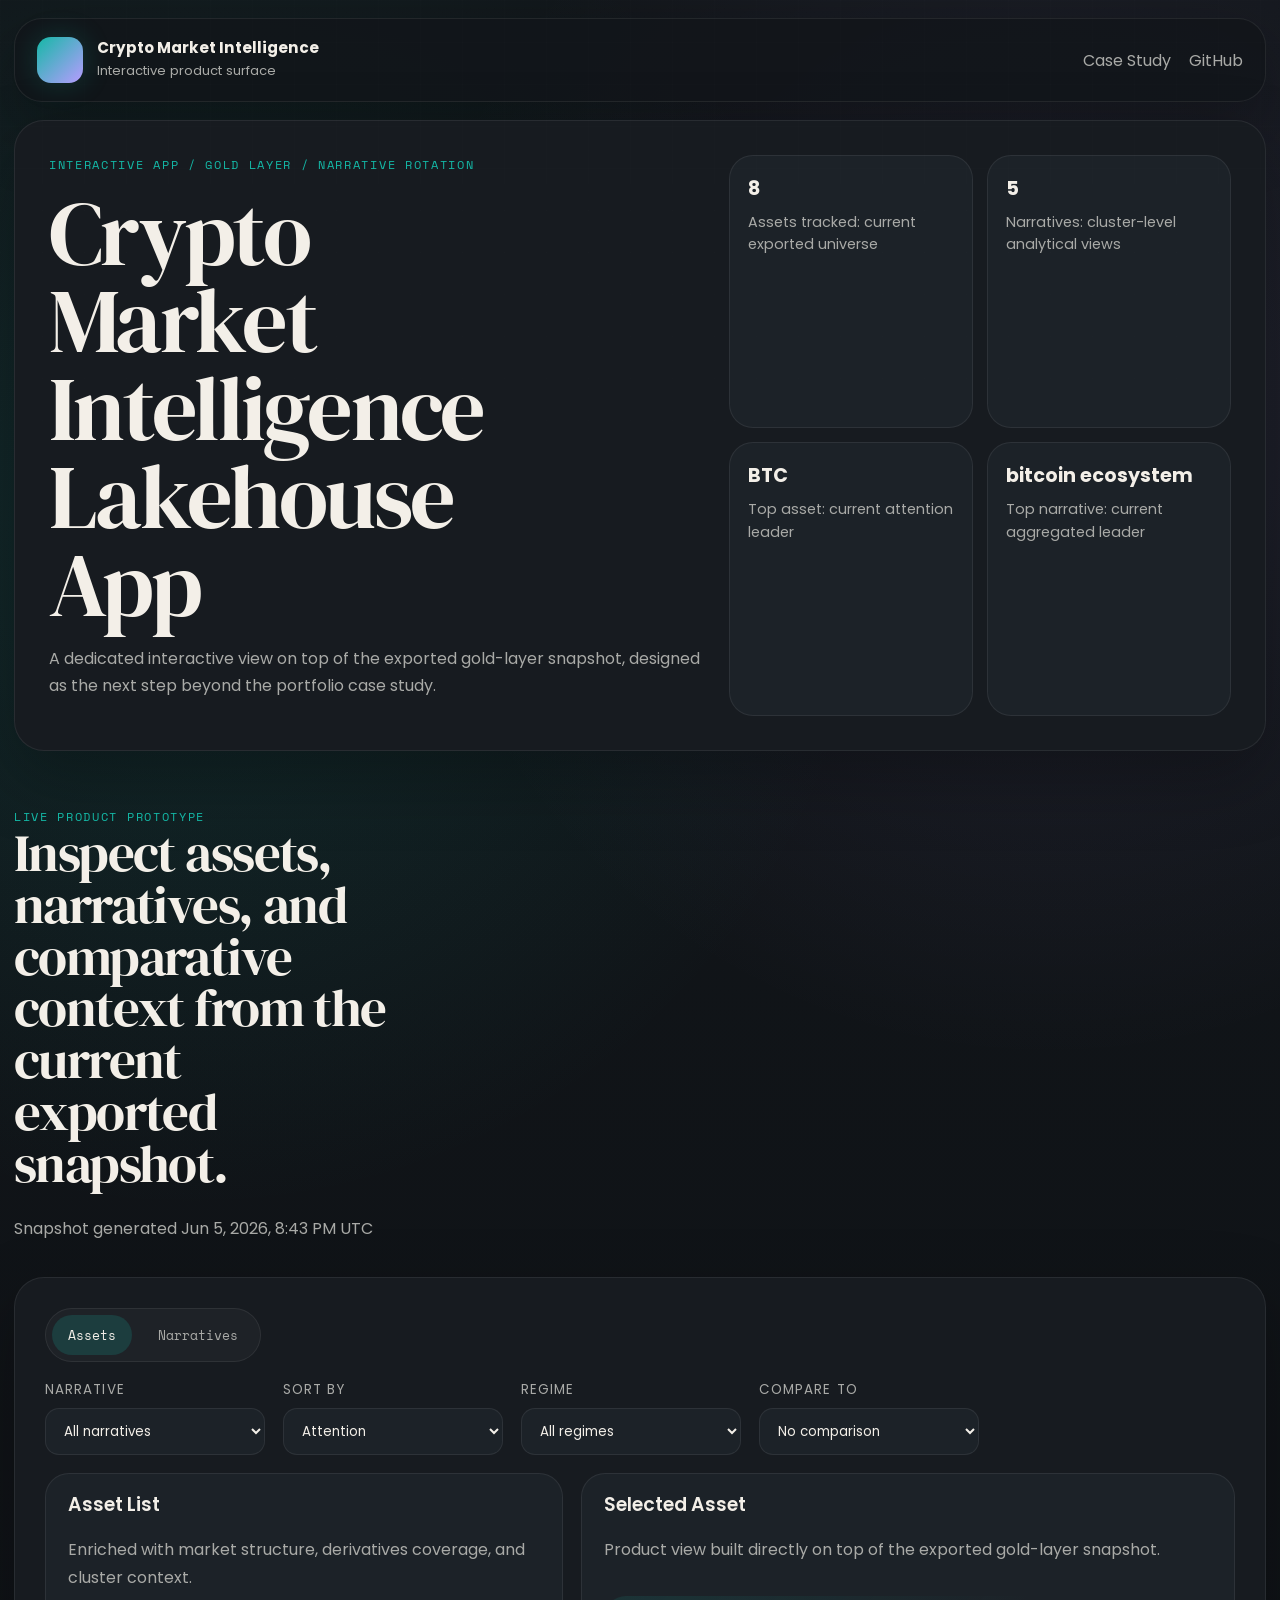
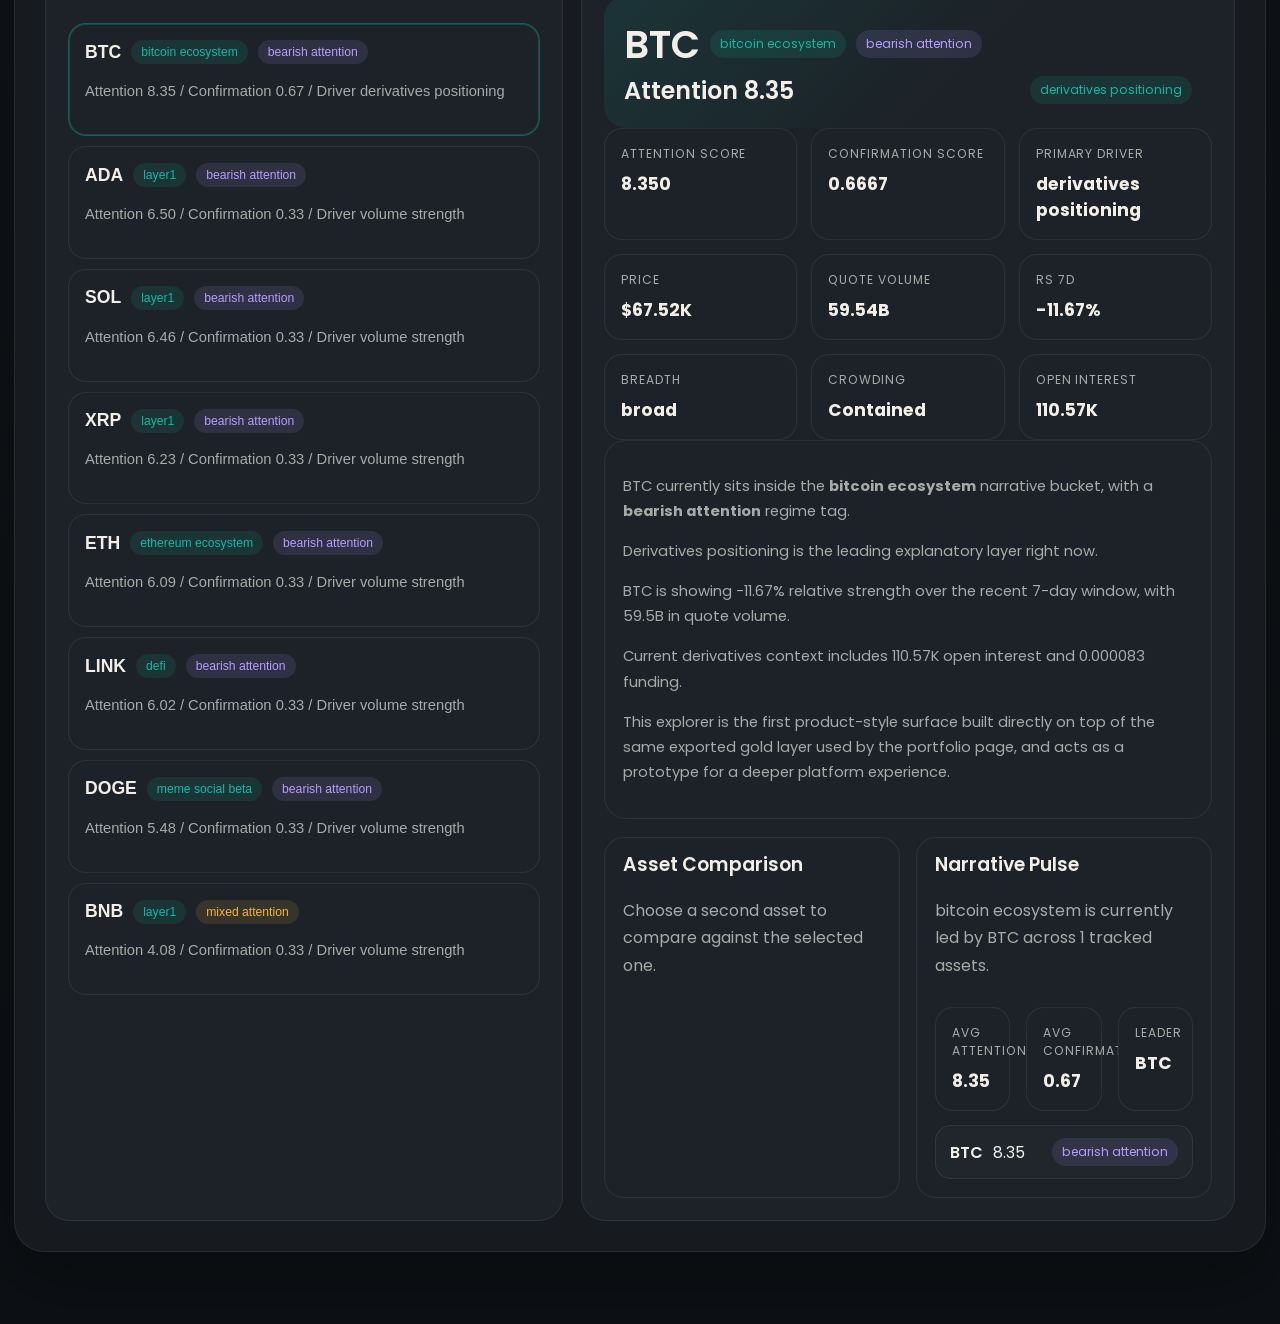
==== site/app.html @ e0661a6f "Add dedicated interactive app page" ====
<!doctype html>
<html lang="en">
  <head>
    <meta charset="utf-8">
    <meta name="viewport" content="width=device-width, initial-scale=1">
    <title>Crypto Market Intelligence App</title>
    <meta
      name="description"
      content="Interactive app surface for the Crypto Market Intelligence Lakehouse project."
    >
    <link rel="preconnect" href="https://fonts.googleapis.com">
    <link rel="preconnect" href="https://fonts.gstatic.com" crossorigin>
    <link href="https://fonts.googleapis.com/css2?family=DM+Serif+Display:ital@0;1&family=Poppins:wght@300;400;500;600;700&family=Space+Mono:wght@400;700&display=swap" rel="stylesheet">
    <link rel="stylesheet" href="./styles.css">
  </head>
  <body>
    <main id="app-shell" class="app-shell">
      <header class="app-topbar">
        <a class="brand" href="./index.html">
          <span class="brand-mark"></span>
          <div class="brand-copy">
            <strong>Crypto Market Intelligence</strong>
            <span>Interactive product surface</span>
          </div>
        </a>
        <div class="app-links">
          <a href="./index.html">Case Study</a>
          <a href="https://github.com/luandarodrigues/crypto-market-intelligence-lakehouse">GitHub</a>
        </div>
      </header>

      <section class="app-hero">
        <div class="app-hero-copy">
          <p class="eyebrow">Interactive App / Gold Layer / Narrative Rotation</p>
          <h1 id="app-hero-title">Crypto Market Intelligence App</h1>
          <p id="app-hero-subtitle" class="app-subtitle"></p>
        </div>
        <div class="app-kpis" id="app-kpis"></div>
      </section>

      <section class="explorer section app-explorer">
        <div class="section-heading explorer-heading">
          <div>
            <p class="eyebrow">Live Product Prototype</p>
            <h2>Inspect assets, narratives, and comparative context from the current exported snapshot.</h2>
          </div>
          <p class="snapshot-summary" id="generated-at"></p>
        </div>

        <div class="explorer-shell is-visible">
          <div class="explorer-mode-switch">
            <button id="explorer-mode-assets" class="mode-chip is-active" type="button">Assets</button>
            <button id="explorer-mode-narratives" class="mode-chip" type="button">Narratives</button>
          </div>

          <div id="asset-mode-panel">
            <div class="explorer-toolbar">
              <div class="field">
                <label for="narrative-filter">Narrative</label>
                <select id="narrative-filter"></select>
              </div>
              <div class="field">
                <label for="sort-filter">Sort by</label>
                <select id="sort-filter">
                  <option value="attention_score">Attention</option>
                  <option value="relative_strength_7d">RS 7d</option>
                  <option value="quote_volume">Volume</option>
                </select>
              </div>
              <div class="field">
                <label for="regime-filter">Regime</label>
                <select id="regime-filter">
                  <option value="all">All regimes</option>
                  <option value="bullish_attention">Bullish attention</option>
                  <option value="bearish_attention">Bearish attention</option>
                  <option value="mixed_attention">Mixed attention</option>
                </select>
              </div>
              <div class="field">
                <label for="compare-asset-filter">Compare to</label>
                <select id="compare-asset-filter"></select>
              </div>
            </div>

            <div class="explorer-grid">
              <article class="explorer-list-card">
                <div class="card-header">
                  <h3>Asset List</h3>
                  <p>Enriched with market structure, derivatives coverage, and cluster context.</p>
                </div>
                <div id="asset-list" class="asset-list"></div>
              </article>

              <article class="explorer-detail-card">
                <div class="card-header">
                  <h3>Selected Asset</h3>
                  <p>Product view built directly on top of the exported gold-layer snapshot.</p>
                </div>
                <div id="asset-detail" class="asset-detail"></div>
                <div class="explorer-subgrid">
                  <div id="compare-panel" class="subpanel"></div>
                  <div id="narrative-pulse" class="subpanel"></div>
                </div>
              </article>
            </div>
          </div>

          <div id="narrative-mode-panel" class="is-hidden">
            <div class="explorer-grid">
              <article class="explorer-list-card">
                <div class="card-header">
                  <h3>Narrative List</h3>
                  <p>Grouped rotation view across tracked narratives.</p>
                </div>
                <div id="narrative-list" class="asset-list"></div>
              </article>

              <article class="explorer-detail-card">
                <div class="card-header">
                  <h3>Selected Narrative</h3>
                  <p>Cluster-level view for rotation, breadth, and leadership.</p>
                </div>
                <div id="narrative-detail" class="asset-detail"></div>
              </article>
            </div>
          </div>
        </div>
      </section>
    </main>

    <script src="./site_data.js"></script>
    <script src="./app.js"></script>
  </body>
</html>
---- site/styles.css ----
:root {
  --bg: #0f1216;
  --panel: #171b20;
  --panel-soft: #1c2228;
  --panel-strong: #12161a;
  --text: #f3efe8;
  --muted: #a9aaa7;
  --line: rgba(243, 239, 232, 0.08);
  --health: #14b8a6;
  --ops: #f4b544;
  --models: #b79cff;
  --health-soft: rgba(20, 184, 166, 0.12);
  --ops-soft: rgba(244, 181, 68, 0.12);
  --models-soft: rgba(183, 156, 255, 0.12);
  --shadow: 0 26px 70px rgba(0, 0, 0, 0.28);
}

* {
  box-sizing: border-box;
}

html {
  scroll-behavior: smooth;
}

body {
  margin: 0;
  min-height: 100vh;
  font-family: "Poppins", sans-serif;
  color: var(--text);
  background:
    radial-gradient(circle at 15% 18%, rgba(20, 184, 166, 0.14), transparent 26%),
    radial-gradient(circle at 82% 14%, rgba(183, 156, 255, 0.1), transparent 24%),
    linear-gradient(180deg, #12161a 0%, #0d1014 100%);
}

body::before {
  content: "";
  position: fixed;
  inset: 0;
  pointer-events: none;
  background-image:
    linear-gradient(rgba(255, 255, 255, 0.018) 1px, transparent 1px),
    linear-gradient(90deg, rgba(255, 255, 255, 0.018) 1px, transparent 1px);
  background-size: 42px 42px;
  mask-image: linear-gradient(180deg, rgba(0, 0, 0, 0.4), transparent 82%);
}

.frame {
  width: min(1380px, calc(100% - 28px));
  margin: 0 auto;
  padding: 18px 0 72px;
  display: grid;
  grid-template-columns: 320px minmax(0, 1fr);
  gap: 22px;
}

.app-shell {
  width: min(1380px, calc(100% - 28px));
  margin: 0 auto;
  padding: 18px 0 72px;
}

.side-rail,
.hero,
.about-shell,
.cloud-pin,
.architecture-card,
.signal-card,
.featured-shell,
.explorer-shell,
.card,
.next-steps li {
  background: var(--panel);
  border: 1px solid var(--line);
  box-shadow: var(--shadow);
}

.side-rail {
  position: sticky;
  top: 18px;
  align-self: start;
  height: calc(100vh - 36px);
  display: flex;
  flex-direction: column;
  justify-content: space-between;
  padding: 22px;
  border-radius: 30px;
  background: linear-gradient(180deg, #171b20 0%, #11161a 100%);
}

.side-top {
  display: grid;
  gap: 20px;
}

.brand {
  display: grid;
  grid-template-columns: auto 1fr;
  gap: 14px;
  align-items: center;
  text-decoration: none;
  color: var(--text);
}

.brand-mark {
  width: 46px;
  height: 46px;
  border-radius: 14px;
  background:
    linear-gradient(135deg, var(--health) 0%, var(--models) 100%);
  box-shadow: 0 0 28px rgba(20, 184, 166, 0.22);
}

.brand-copy strong {
  display: block;
  font-size: 0.95rem;
  line-height: 1.2;
}

.brand-copy span {
  display: block;
  margin-top: 4px;
  color: var(--muted);
  font-size: 0.82rem;
}

.side-note {
  padding: 16px 18px;
  border-radius: 22px;
  background: var(--panel-soft);
}

.side-note p {
  margin: 0;
  color: var(--muted);
  line-height: 1.65;
  font-size: 0.94rem;
}

.side-viz {
  position: relative;
  padding: 16px;
  border-radius: 22px;
  background:
    radial-gradient(circle at 22% 22%, var(--health-soft), transparent 20%),
    radial-gradient(circle at 78% 32%, var(--models-soft), transparent 18%),
    radial-gradient(circle at 50% 78%, var(--ops-soft), transparent 18%),
    var(--panel-soft);
  min-height: 240px;
  overflow: hidden;
}

.viz-grid {
  position: absolute;
  inset: 0;
  background-image:
    linear-gradient(rgba(255, 255, 255, 0.024) 1px, transparent 1px),
    linear-gradient(90deg, rgba(255, 255, 255, 0.024) 1px, transparent 1px);
  background-size: 28px 28px;
}

.viz-label {
  position: absolute;
  right: 16px;
  bottom: 16px;
  color: var(--muted);
  font-family: "Space Mono", monospace;
  font-size: 0.72rem;
  text-transform: lowercase;
}

.side-links {
  display: grid;
  gap: 10px;
}

.side-links a {
  display: flex;
  justify-content: space-between;
  align-items: center;
  padding: 12px 0;
  color: var(--text);
  text-decoration: none;
  border-bottom: 1px solid var(--line);
}

.main {
  min-width: 0;
}

.topnav {
  display: flex;
  flex-wrap: wrap;
  gap: 18px;
  padding: 14px 18px;
  margin-bottom: 18px;
  border-radius: 999px;
  background: rgba(18, 22, 26, 0.84);
  border: 1px solid var(--line);
}

.app-topbar {
  display: flex;
  justify-content: space-between;
  align-items: center;
  gap: 18px;
  padding: 18px 22px;
  margin-bottom: 18px;
  border-radius: 28px;
  background: rgba(18, 22, 26, 0.86);
  border: 1px solid var(--line);
  box-shadow: var(--shadow);
}

.app-links {
  display: flex;
  gap: 18px;
  flex-wrap: wrap;
}

.app-links a {
  color: var(--muted);
  text-decoration: none;
}

.topnav a {
  color: var(--muted);
  text-decoration: none;
  font-size: 0.92rem;
}

.app-links a:hover,
.topnav a:hover {
  color: var(--text);
}

.hero,
.about-shell,
.cloud-pin,
.featured-shell,
.explorer-shell,
.card,
.architecture-card,
.signal-card,
.next-steps li {
  opacity: 0;
  transform: translateY(18px);
  transition:
    opacity 420ms ease,
    transform 420ms ease,
    border-color 180ms ease;
}

.is-visible {
  opacity: 1;
  transform: translateY(0);
}

.hero {
  padding: 34px;
  border-radius: 30px;
}

.app-hero {
  display: grid;
  grid-template-columns: 1.25fr 0.95fr;
  gap: 20px;
  padding: 34px;
  margin-bottom: 24px;
  border-radius: 30px;
  background: var(--panel);
  border: 1px solid var(--line);
  box-shadow: var(--shadow);
}

.app-subtitle {
  max-width: 720px;
}

.app-kpis {
  display: grid;
  grid-template-columns: repeat(2, minmax(0, 1fr));
  gap: 14px;
}

.eyebrow,
.mini-label,
.featured-label,
.overview-label {
  margin: 0;
  color: var(--health);
  font-family: "Space Mono", monospace;
  font-size: 0.75rem;
  text-transform: uppercase;
  letter-spacing: 0.14em;
}

h1,
h2,
h3 {
  margin: 0;
  line-height: 0.98;
}

h1,
h2 {
  font-family: "DM Serif Display", serif;
  font-weight: 400;
  letter-spacing: -0.03em;
}

h1 {
  margin-top: 14px;
  font-size: clamp(3.5rem, 7vw, 6rem);
  max-width: 10ch;
}

h1 em,
h2 em,
.section-accent {
  color: var(--models);
  font-style: italic;
}

h2 {
  font-size: clamp(2.1rem, 4.4vw, 3.3rem);
  max-width: 14ch;
}

h3 {
  font-size: 1.18rem;
  font-weight: 600;
}

p {
  color: var(--muted);
  line-height: 1.72;
}

.split {
  display: grid;
  grid-template-columns: 1.1fr 0.95fr;
  gap: 28px;
  margin-top: 20px;
}

.hero-metrics,
.featured-stats,
.about-cards,
.architecture-grid,
.signal-grid,
.blueprint-grid,
.snapshot-grid,
.featured-grid,
.explorer-grid {
  display: grid;
  gap: 18px;
}

.hero-metrics {
  grid-template-columns: repeat(3, minmax(0, 1fr));
}

.hero-links {
  display: flex;
  gap: 14px;
  flex-wrap: wrap;
  margin-top: 24px;
}

.hero-link-primary,
.hero-link-secondary {
  display: inline-flex;
  align-items: center;
  justify-content: center;
  min-height: 44px;
  padding: 0 18px;
  border-radius: 999px;
  text-decoration: none;
}

.hero-link-primary {
  color: var(--text);
  background: linear-gradient(135deg, rgba(20, 184, 166, 0.85), rgba(183, 156, 255, 0.65));
}

.hero-link-secondary {
  color: var(--text);
  border: 1px solid var(--line);
  background: rgba(255, 255, 255, 0.03);
}

.hero-metric,
.featured-stat,
.about-card,
.box,
.architecture-card,
.signal-card,
.card,
.explorer-list-card,
.explorer-detail-card {
  background: var(--panel-soft);
  border: 1px solid var(--line);
  border-radius: 24px;
}

.hero-metric {
  padding: 18px;
}

.hero-metric strong {
  display: block;
  color: var(--text);
  font-size: 1.2rem;
}

.hero-metric span {
  display: block;
  margin-top: 8px;
  color: var(--muted);
  font-size: 0.9rem;
  line-height: 1.55;
}

.section {
  margin-top: 56px;
}

.about-shell,
.featured-shell,
.explorer-shell {
  padding: 30px;
  border-radius: 30px;
}

.about-head,
.featured-head {
  display: grid;
  grid-template-columns: 1fr 1fr;
  gap: 26px;
}

.about-text p + p,
.featured-copy p + p {
  margin-top: 12px;
}

.about-cards {
  grid-template-columns: repeat(4, minmax(0, 1fr));
  margin-top: 24px;
}

.about-card {
  padding: 22px;
}

.about-card span {
  display: inline-flex;
  color: var(--text);
  font-family: "Space Mono", monospace;
}

.about-card h3 {
  margin-top: 12px;
}

.about-card p {
  margin-top: 10px;
}

.box--health,
.card--health {
  border-color: rgba(20, 184, 166, 0.18);
}

.box--ops,
.card--ops {
  border-color: rgba(244, 181, 68, 0.18);
}

.box--models {
  border-color: rgba(183, 156, 255, 0.18);
}

.cloud-pin {
  padding: 30px;
  border-radius: 30px;
}

.cloud-stage {
  margin-top: 20px;
}

.pipeline-strip {
  display: grid;
  grid-template-columns: repeat(4, minmax(0, 1fr));
  gap: 14px;
}

.pipeline-node {
  padding: 18px;
  border-radius: 22px;
  border: 1px solid var(--line);
  background: var(--panel-soft);
}

.pipeline-node strong {
  display: block;
  margin-top: 10px;
  color: var(--text);
}

.pipeline-node span {
  display: block;
  margin-top: 8px;
  color: var(--muted);
  font-size: 0.9rem;
  line-height: 1.55;
}

.architecture-grid {
  grid-template-columns: repeat(2, minmax(0, 1fr));
  margin-top: 22px;
}

.architecture-card {
  padding: 24px;
  min-height: 220px;
}

.architecture-step {
  display: inline-flex;
  align-items: center;
  justify-content: center;
  width: 42px;
  height: 42px;
  border-radius: 14px;
  color: #12161a;
  background: linear-gradient(135deg, var(--health) 0%, var(--models) 100%);
  font-family: "Space Mono", monospace;
  font-weight: 700;
}

.architecture-card h3 {
  margin-top: 18px;
}

.architecture-card p {
  margin-top: 12px;
}

.featured-question {
  color: var(--text);
  font-size: 1.04rem;
}

.featured-stats {
  grid-template-columns: repeat(4, minmax(0, 1fr));
  margin-top: 20px;
}

.featured-stat {
  padding: 18px;
}

.featured-stat strong {
  display: block;
  margin-top: 8px;
  color: var(--text);
  font-size: 1.4rem;
}

.featured-stat p {
  margin-top: 8px;
  font-size: 0.88rem;
}

.featured-detail {
  margin-top: 24px;
}

.featured-grid {
  grid-template-columns: repeat(4, minmax(0, 1fr));
}

.featured-grid article {
  padding: 18px;
  border-radius: 22px;
  background: var(--panel-soft);
  border: 1px solid var(--line);
}

.featured-grid h3 {
  margin-top: 10px;
}

.featured-grid p {
  margin-top: 10px;
}

.title,
.section-heading {
  display: grid;
  gap: 10px;
  margin-bottom: 18px;
}

.signal-grid,
.blueprint-grid {
  grid-template-columns: repeat(2, minmax(0, 1fr));
}

.signal-card {
  padding: 22px;
}

.signal-card h3 {
  margin-top: 12px;
}

.signal-card p:last-child {
  margin-top: 10px;
}

.explorer-toolbar {
  display: flex;
  flex-wrap: wrap;
  gap: 18px;
  margin-bottom: 18px;
}

.app-explorer {
  padding-top: 0;
}

.explorer-mode-switch {
  display: inline-flex;
  gap: 10px;
  margin-bottom: 18px;
  padding: 6px;
  border-radius: 999px;
  background: rgba(255, 255, 255, 0.03);
  border: 1px solid var(--line);
}

.mode-chip {
  border: 0;
  border-radius: 999px;
  padding: 10px 16px;
  background: transparent;
  color: var(--muted);
  font-family: "Space Mono", monospace;
  cursor: pointer;
}

.mode-chip.is-active {
  background: rgba(20, 184, 166, 0.18);
  color: var(--text);
}

.field {
  display: grid;
  gap: 8px;
}

.field label {
  color: var(--muted);
  font-size: 0.84rem;
  text-transform: uppercase;
  letter-spacing: 0.08em;
}

.field select {
  min-width: 220px;
  padding: 12px 14px;
  border-radius: 14px;
  border: 1px solid var(--line);
  background: var(--panel-soft);
  color: var(--text);
  font-family: "Poppins", sans-serif;
}

.explorer-grid {
  grid-template-columns: 0.95fr 1.2fr;
}

.explorer-subgrid,
.pulse-metrics {
  display: grid;
  gap: 16px;
}

.explorer-subgrid {
  grid-template-columns: repeat(2, minmax(0, 1fr));
  margin-top: 18px;
}

.explorer-list-card,
.explorer-detail-card,
.card {
  padding: 22px;
}

.subpanel {
  padding: 18px;
  border-radius: 20px;
  background: var(--panel-soft);
  border: 1px solid var(--line);
}

.is-hidden {
  display: none;
}

.card-header.compact {
  margin-bottom: 12px;
}

.card-header {
  display: grid;
  gap: 6px;
  margin-bottom: 16px;
}

.asset-list {
  display: grid;
  gap: 10px;
}

.asset-item {
  width: 100%;
  text-align: left;
  padding: 16px;
  border-radius: 18px;
  border: 1px solid var(--line);
  background: var(--panel-soft);
  color: var(--text);
  cursor: pointer;
}

.asset-item.is-active {
  border-color: rgba(20, 184, 166, 0.4);
  box-shadow: inset 0 0 0 1px rgba(20, 184, 166, 0.25);
}

.asset-item-top,
.asset-detail-top,
.detail-score-row,
.detail-tag-row {
  display: flex;
  flex-wrap: wrap;
  gap: 10px;
  align-items: center;
}

.asset-symbol,
.detail-symbol {
  color: var(--text);
  font-size: 1.1rem;
  font-weight: 600;
}

.asset-meta,
.detail-copy p {
  color: var(--muted);
  font-size: 0.92rem;
}

.asset-detail {
  display: grid;
  gap: 18px;
}

.detail-hero {
  padding: 20px;
  border-radius: 22px;
  background:
    linear-gradient(135deg, var(--health-soft), transparent 58%),
    var(--panel-soft);
}

.detail-symbol {
  font-size: 2.4rem;
}

.detail-score {
  color: var(--text);
  font-size: 1.5rem;
  font-weight: 600;
}

.detail-score-row {
  justify-content: space-between;
}

.detail-grid {
  display: grid;
  grid-template-columns: repeat(3, minmax(0, 1fr));
  gap: 14px;
}

.detail-metric {
  padding: 16px;
  border-radius: 18px;
  background: var(--panel-soft);
  border: 1px solid var(--line);
}

.detail-metric span {
  display: block;
  color: var(--muted);
  font-size: 0.76rem;
  text-transform: uppercase;
  letter-spacing: 0.08em;
}

.detail-metric strong {
  display: block;
  margin-top: 8px;
  color: var(--text);
  font-size: 1.08rem;
}

.detail-copy {
  padding: 18px;
  border-radius: 22px;
  background: var(--panel-soft);
  border: 1px solid var(--line);
}

.mini-table {
  width: 100%;
  border-collapse: collapse;
}

.mini-table th,
.mini-table td {
  padding: 10px 0;
  border-bottom: 1px solid var(--line);
  text-align: left;
  font-size: 0.9rem;
}

.mini-table th {
  color: var(--muted);
  font-family: "Space Mono", monospace;
  font-size: 0.72rem;
  text-transform: uppercase;
  letter-spacing: 0.08em;
}

.pulse-metrics {
  grid-template-columns: repeat(3, minmax(0, 1fr));
  margin-bottom: 14px;
}

.peer-list {
  display: grid;
  gap: 10px;
}

.peer-item {
  display: grid;
  grid-template-columns: auto 1fr auto;
  align-items: center;
  gap: 10px;
  padding: 12px 14px;
  border-radius: 16px;
  background: rgba(255, 255, 255, 0.02);
  border: 1px solid var(--line);
}

.peer-symbol {
  font-weight: 600;
}

.snapshot-grid {
  grid-template-columns: 1.2fr 0.95fr;
}

.table-shell {
  overflow-x: auto;
}

table {
  width: 100%;
  border-collapse: collapse;
}

th,
td {
  padding: 12px 10px;
  text-align: left;
  border-bottom: 1px solid var(--line);
  white-space: nowrap;
}

th {
  color: var(--health);
  font-family: "Space Mono", monospace;
  font-size: 0.74rem;
  text-transform: uppercase;
  letter-spacing: 0.1em;
}

td {
  color: var(--muted);
  font-size: 0.94rem;
}

.table-strong {
  color: var(--text);
  font-weight: 600;
}

.tag {
  display: inline-flex;
  align-items: center;
  padding: 5px 10px;
  border-radius: 999px;
  font-size: 0.76rem;
  background: var(--health-soft);
  color: var(--health);
}

.tag-neutral {
  background: var(--ops-soft);
  color: var(--ops);
}

.tag-bullish {
  background: var(--health-soft);
  color: var(--health);
}

.tag-bearish {
  background: rgba(183, 156, 255, 0.12);
  color: var(--models);
}

.next-steps {
  display: grid;
  gap: 14px;
  padding: 0;
  list-style: none;
}

.next-steps li {
  padding: 20px 22px;
  border-radius: 22px;
}

.next-steps li:hover,
.asset-item:hover,
.architecture-card:hover,
.signal-card:hover,
.about-card:hover,
.featured-grid article:hover {
  border-color: rgba(20, 184, 166, 0.24);
}

@media (max-width: 1200px) {
  .frame {
    grid-template-columns: 1fr;
  }

  .side-rail {
    position: relative;
    top: 0;
    height: auto;
  }

  .app-hero {
    grid-template-columns: 1fr;
  }
}

@media (max-width: 980px) {
  .split,
  .about-head,
  .featured-head,
  .app-topbar,
  .explorer-grid,
  .explorer-subgrid,
  .snapshot-grid,
  .featured-grid,
  .about-cards,
  .featured-stats,
  .detail-grid,
  .architecture-grid,
  .pipeline-strip {
    grid-template-columns: 1fr;
  }

  .hero-metrics,
  .app-kpis,
  .signal-grid,
  .blueprint-grid {
    grid-template-columns: repeat(2, minmax(0, 1fr));
  }

  .pulse-metrics {
    grid-template-columns: 1fr;
  }
}

@media (max-width: 680px) {
  .frame {
    width: min(100% - 18px, 1380px);
  }

  .app-shell {
    width: min(100% - 18px, 1380px);
  }

  .hero,
  .about-shell,
  .cloud-pin,
  .featured-shell,
  .explorer-shell,
  .card,
  .app-topbar,
  .app-hero {
    padding: 22px;
  }

  .hero-metrics,
  .app-kpis,
  .signal-grid,
  .blueprint-grid {
    grid-template-columns: 1fr;
  }

  h1 {
    font-size: clamp(2.8rem, 14vw, 4rem);
    max-width: none;
  }
}
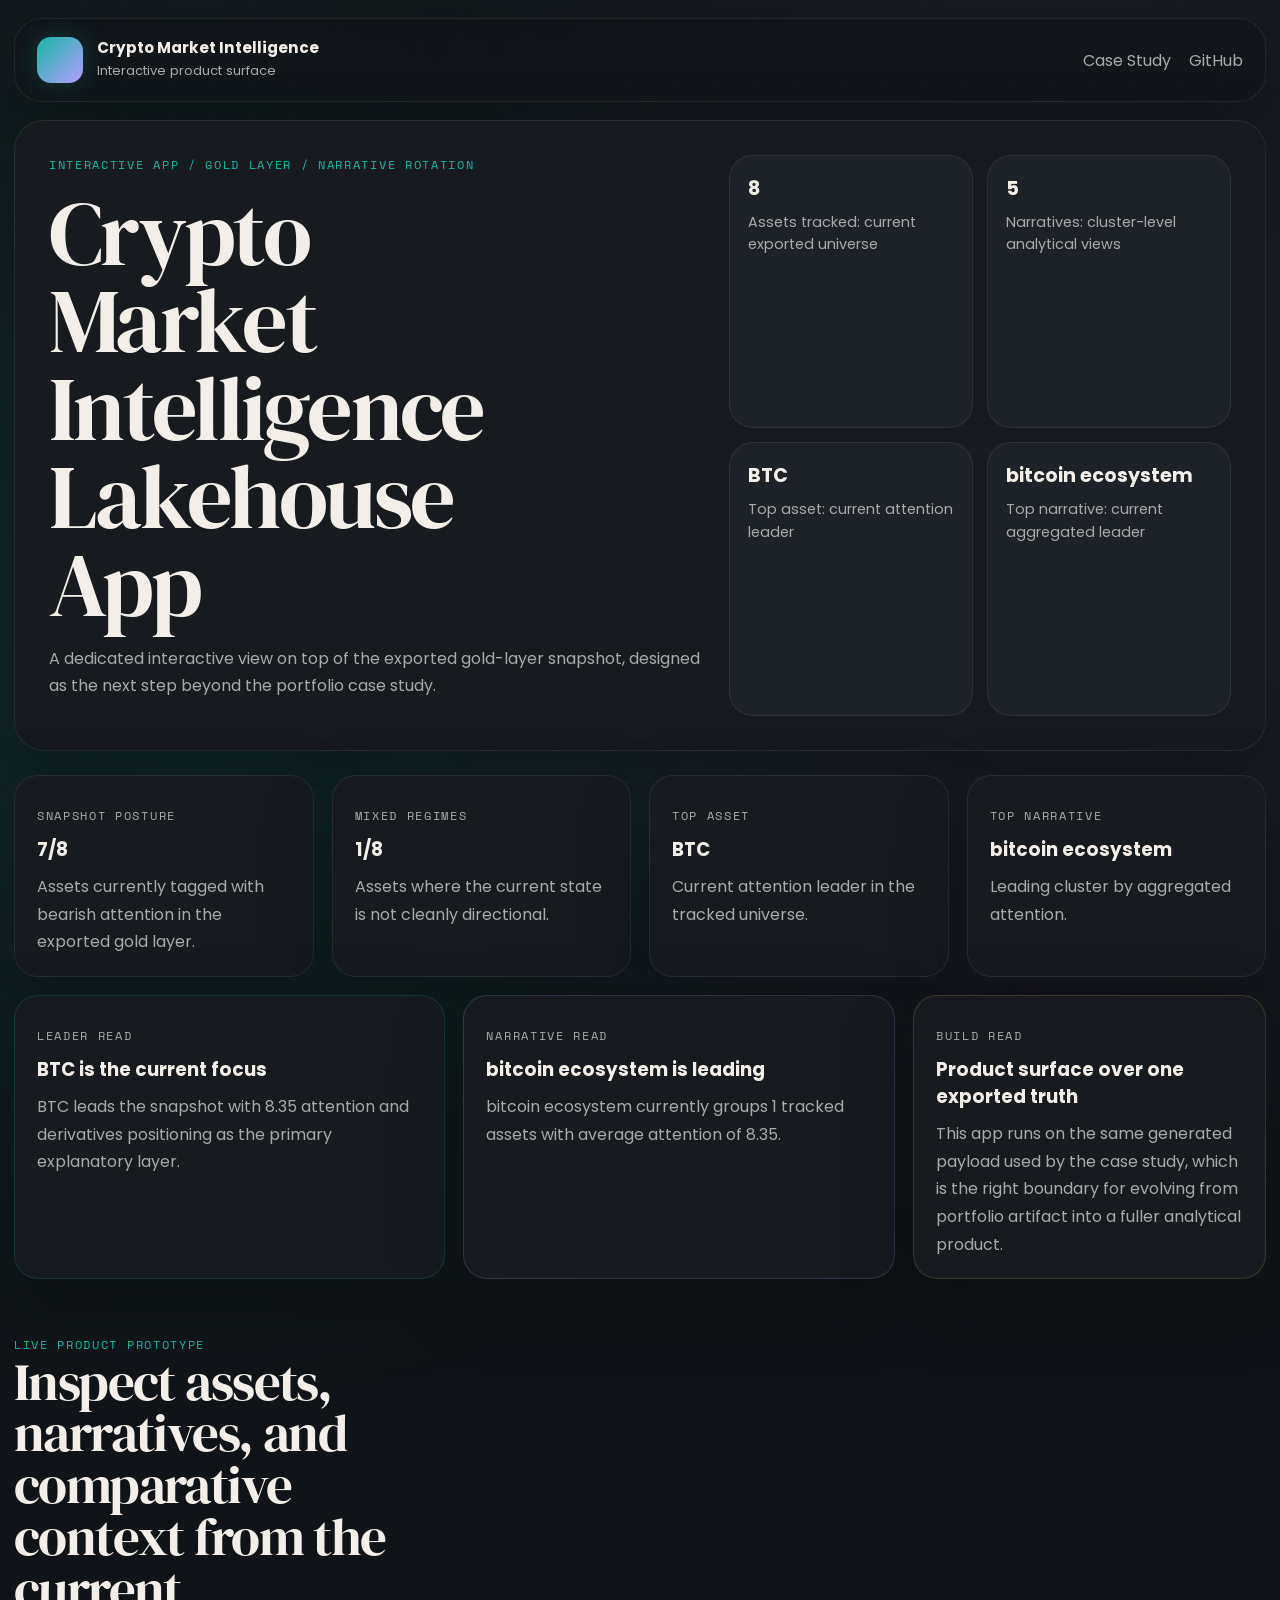
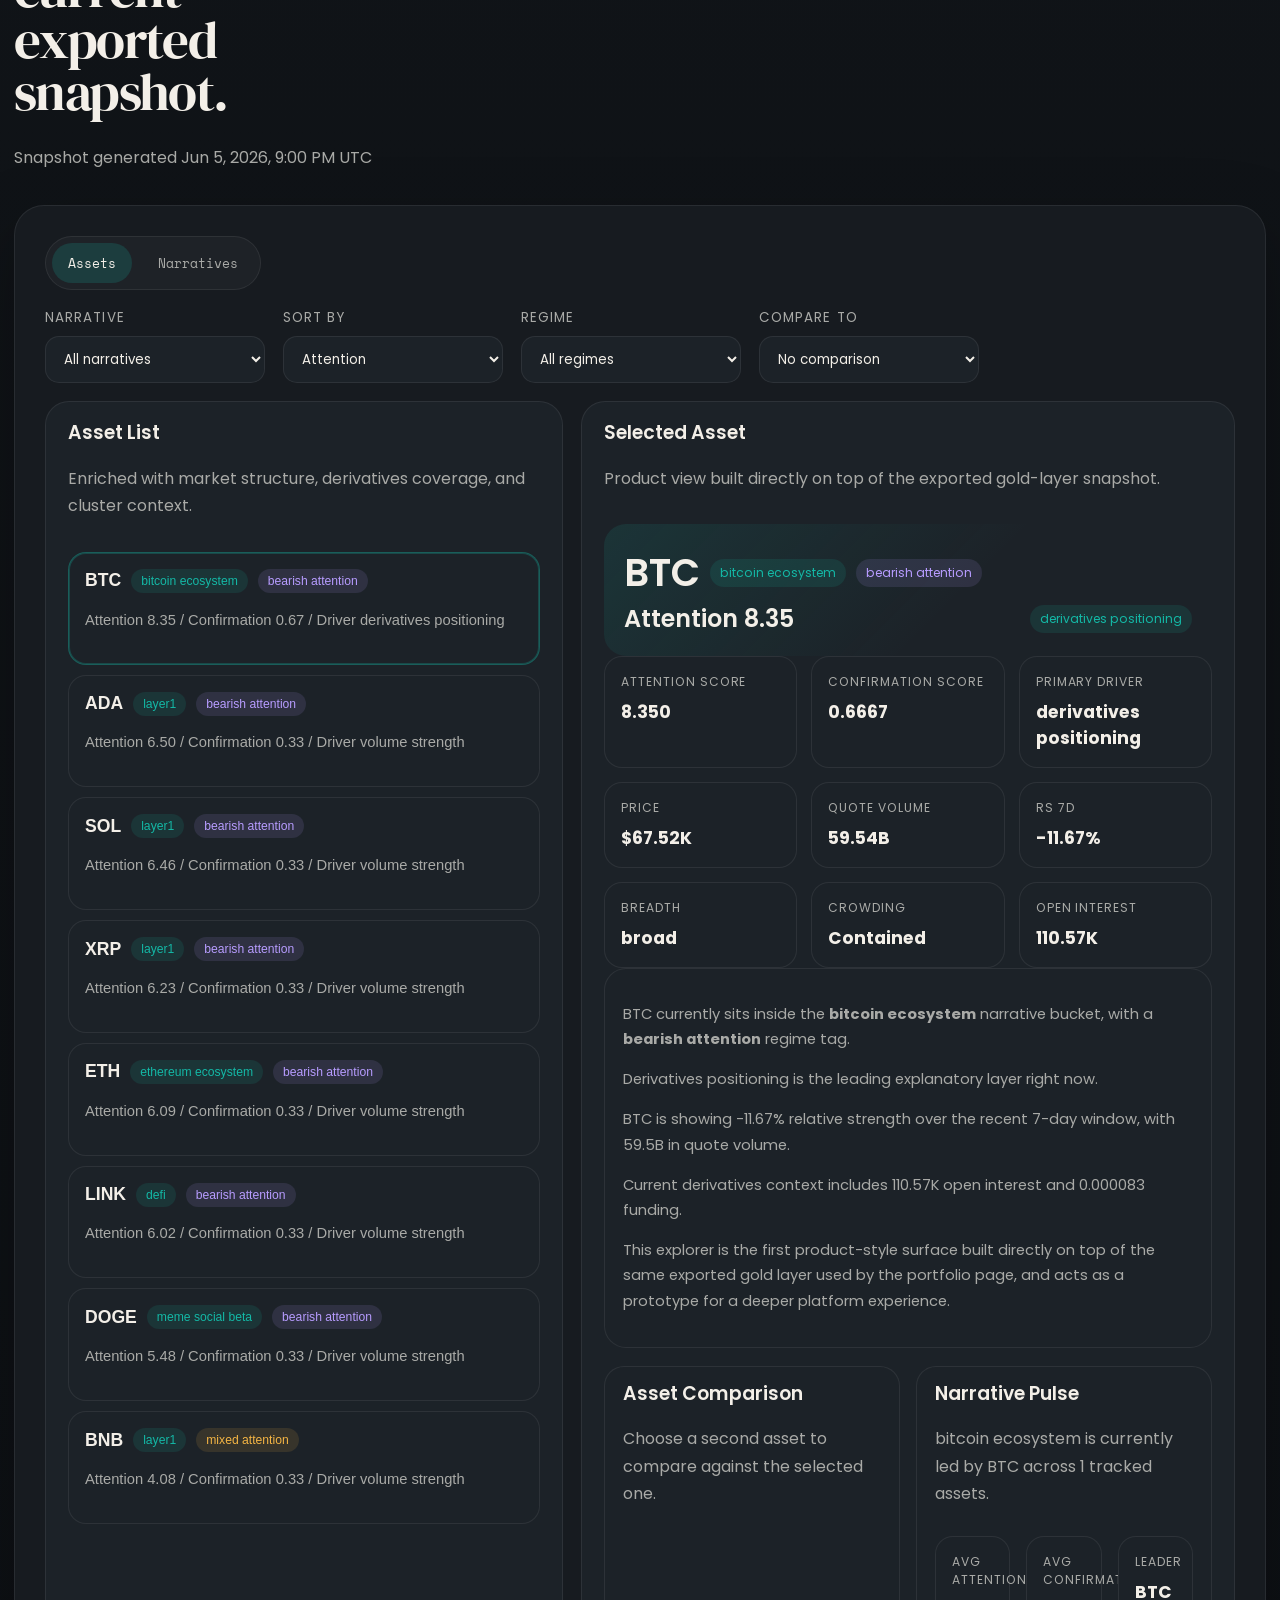
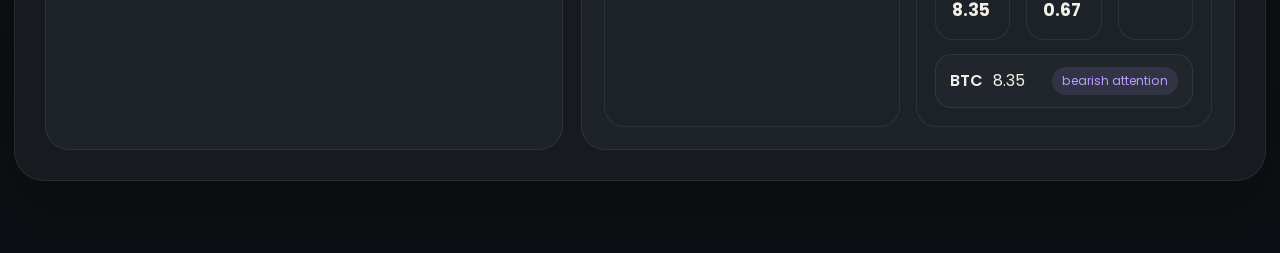
==== commit 1788de0b: "Refine interactive app with product context panels" ====
--- a/site/app.html
+++ b/site/app.html
@@ -36,6 +36,11 @@
           <p id="app-hero-subtitle" class="app-subtitle"></p>
         </div>
         <div class="app-kpis" id="app-kpis"></div>
+      </section>
+
+      <section class="app-context">
+        <div id="app-signal-strip" class="app-signal-strip"></div>
+        <div id="app-insight-grid" class="app-insight-grid"></div>
       </section>
 
       <section class="explorer section app-explorer">
--- a/site/styles.css
+++ b/site/styles.css
@@ -274,6 +274,47 @@
   box-shadow: var(--shadow);
 }
 
+.app-context,
+.app-signal-strip,
+.app-insight-grid {
+  display: grid;
+  gap: 18px;
+}
+
+.app-context {
+  margin-bottom: 24px;
+}
+
+.app-signal-strip {
+  grid-template-columns: repeat(4, minmax(0, 1fr));
+}
+
+.app-insight-grid {
+  grid-template-columns: 1.1fr 1.1fr 0.9fr;
+}
+
+.app-chip,
+.app-insight-card {
+  padding: 20px 22px;
+  border-radius: 24px;
+  background: var(--panel);
+  border: 1px solid var(--line);
+  box-shadow: var(--shadow);
+}
+
+.app-chip strong,
+.app-insight-card strong {
+  display: block;
+  margin-top: 10px;
+  font-size: 1.15rem;
+}
+
+.app-chip p,
+.app-insight-card p {
+  margin: 10px 0 0;
+  color: var(--muted);
+}
+
 .app-subtitle {
   max-width: 720px;
 }
@@ -995,9 +1036,14 @@
 
   .hero-metrics,
   .app-kpis,
+  .app-signal-strip,
   .signal-grid,
   .blueprint-grid {
     grid-template-columns: repeat(2, minmax(0, 1fr));
+  }
+
+  .app-insight-grid {
+    grid-template-columns: 1fr;
   }
 
   .pulse-metrics {
@@ -1027,6 +1073,7 @@
 
   .hero-metrics,
   .app-kpis,
+  .app-signal-strip,
   .signal-grid,
   .blueprint-grid {
     grid-template-columns: 1fr;
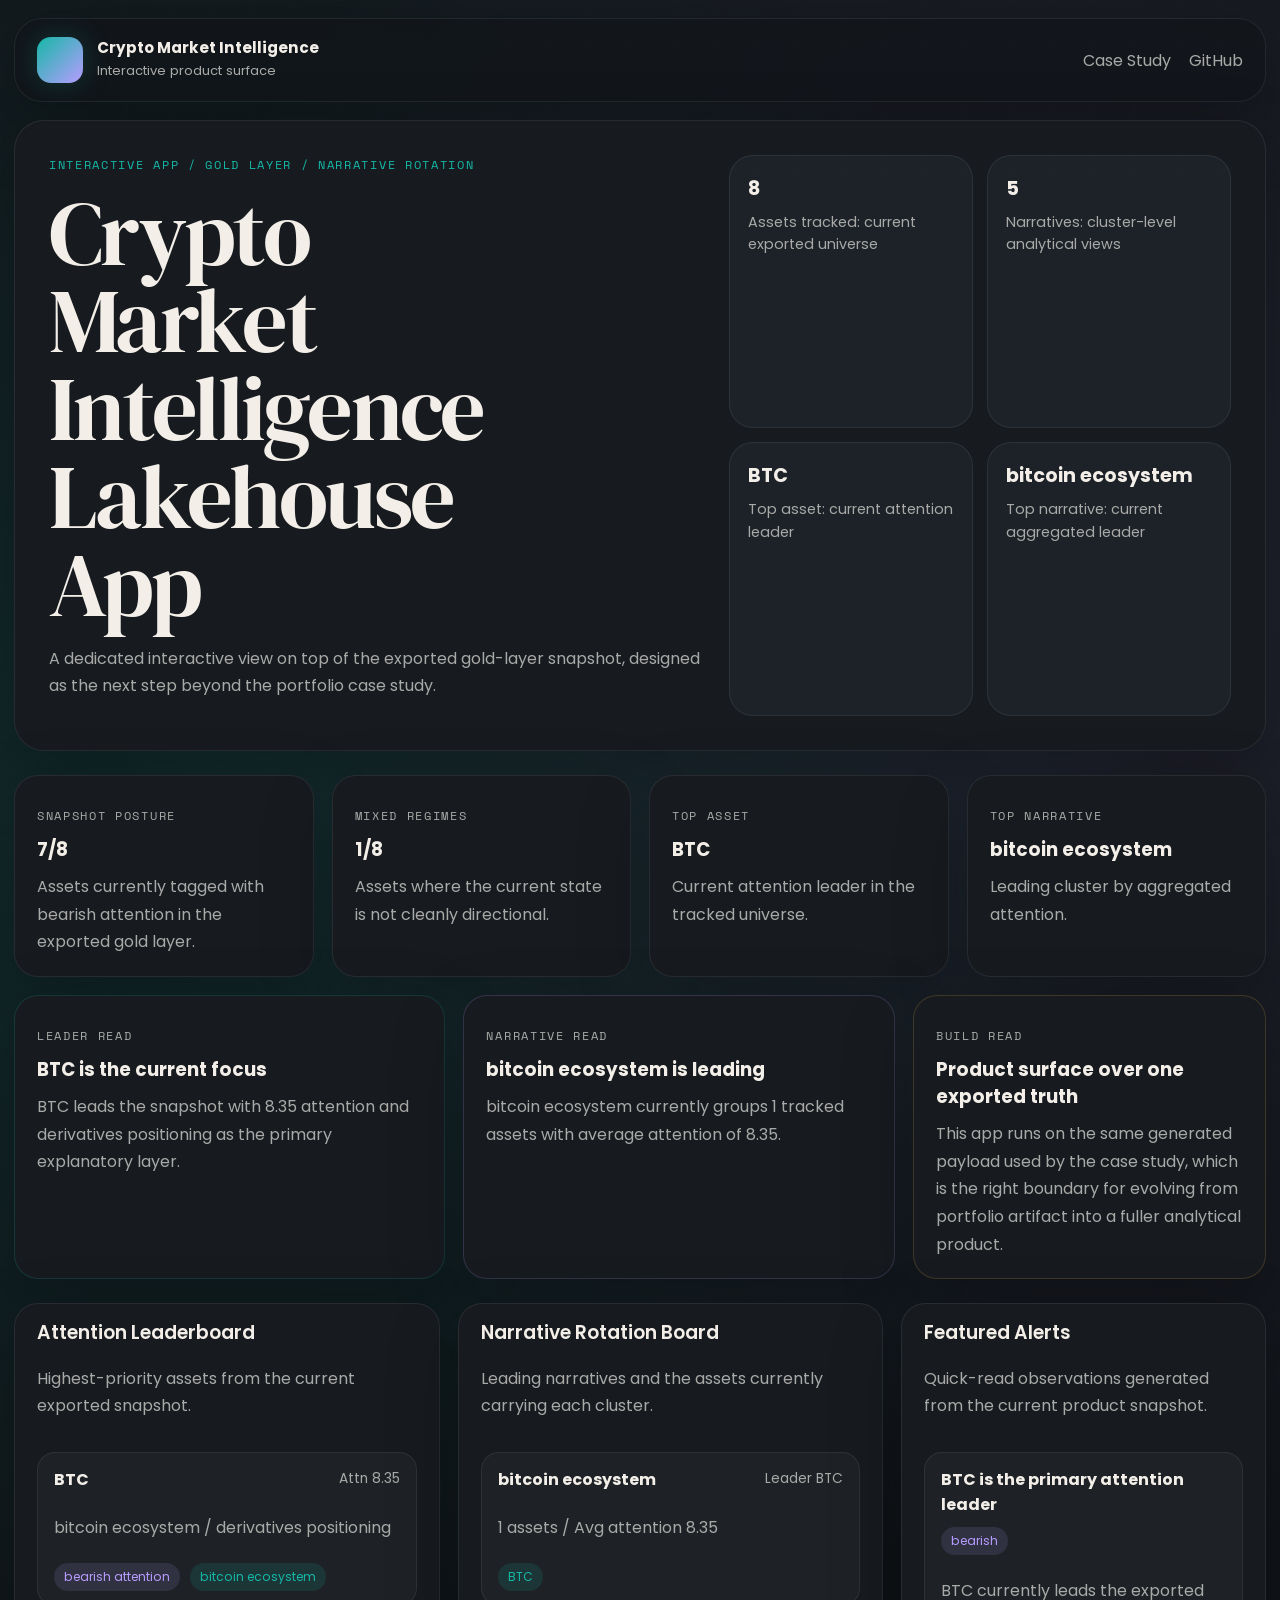
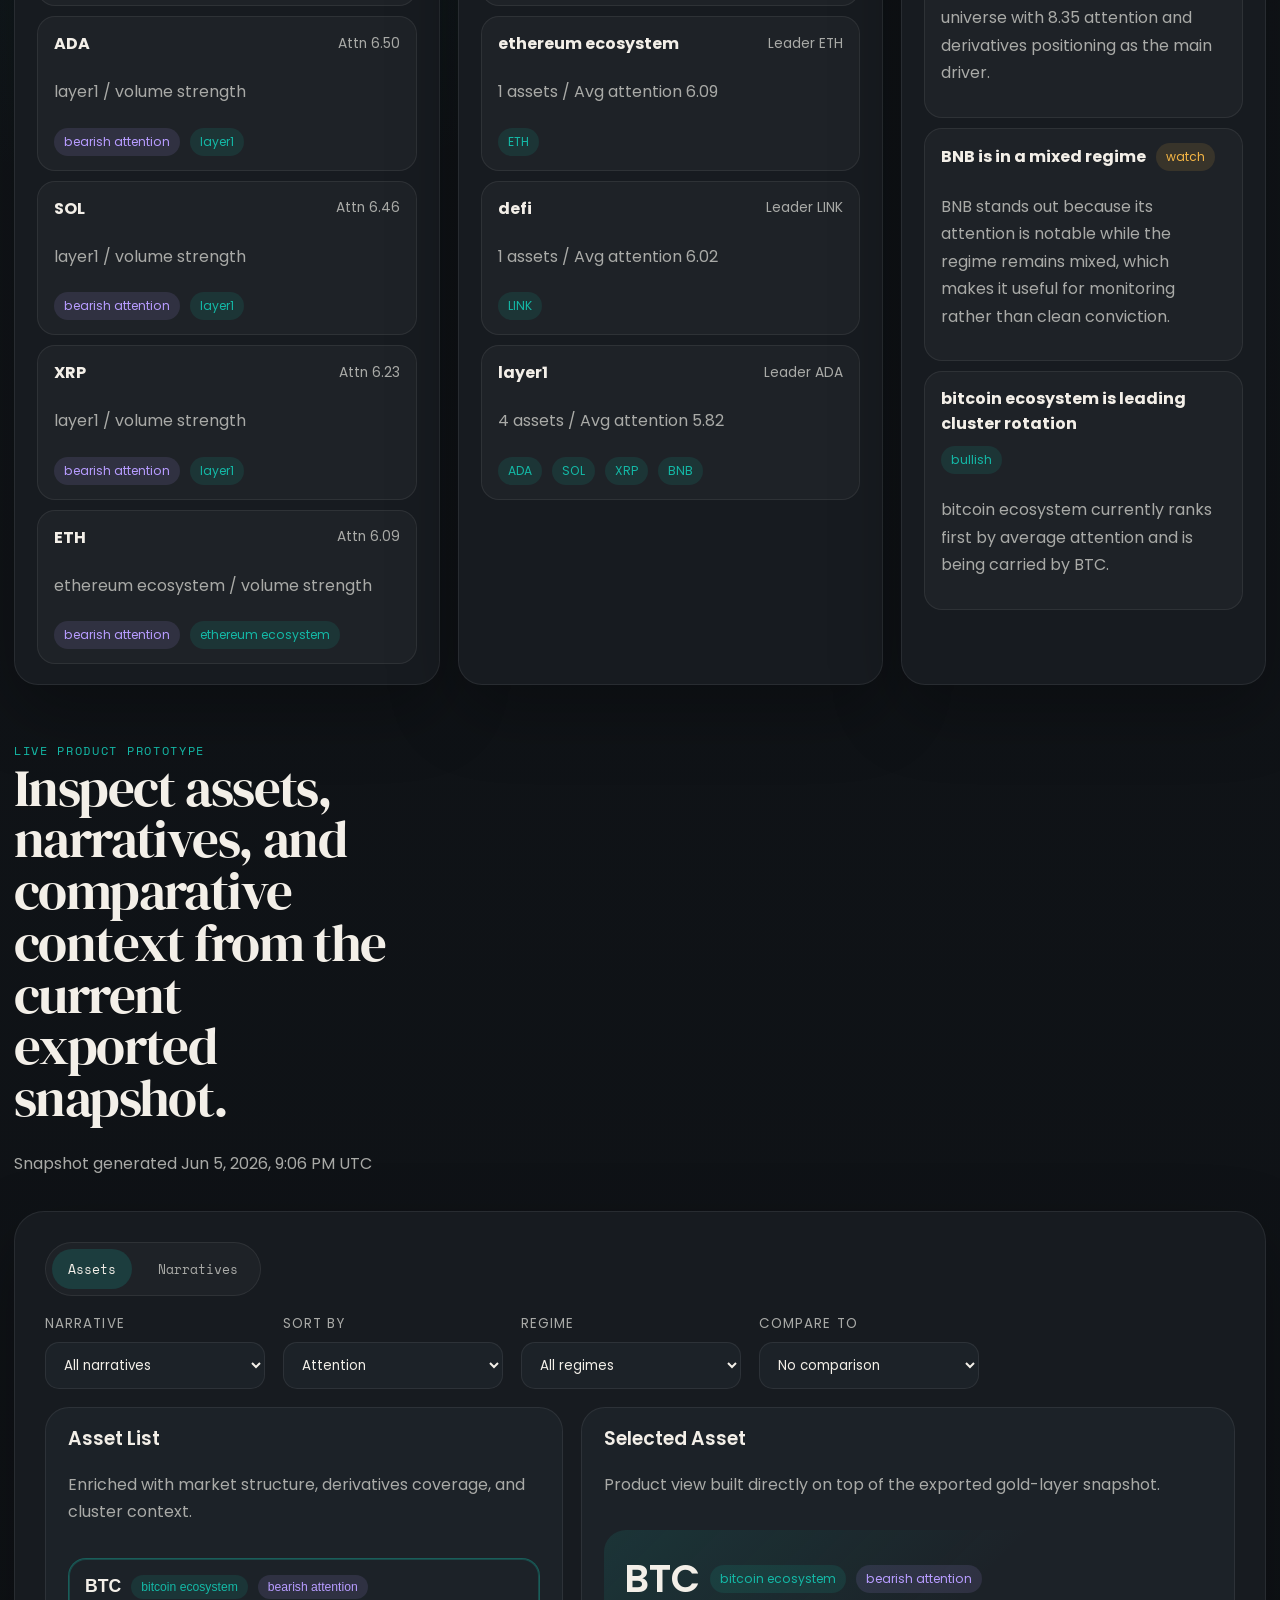
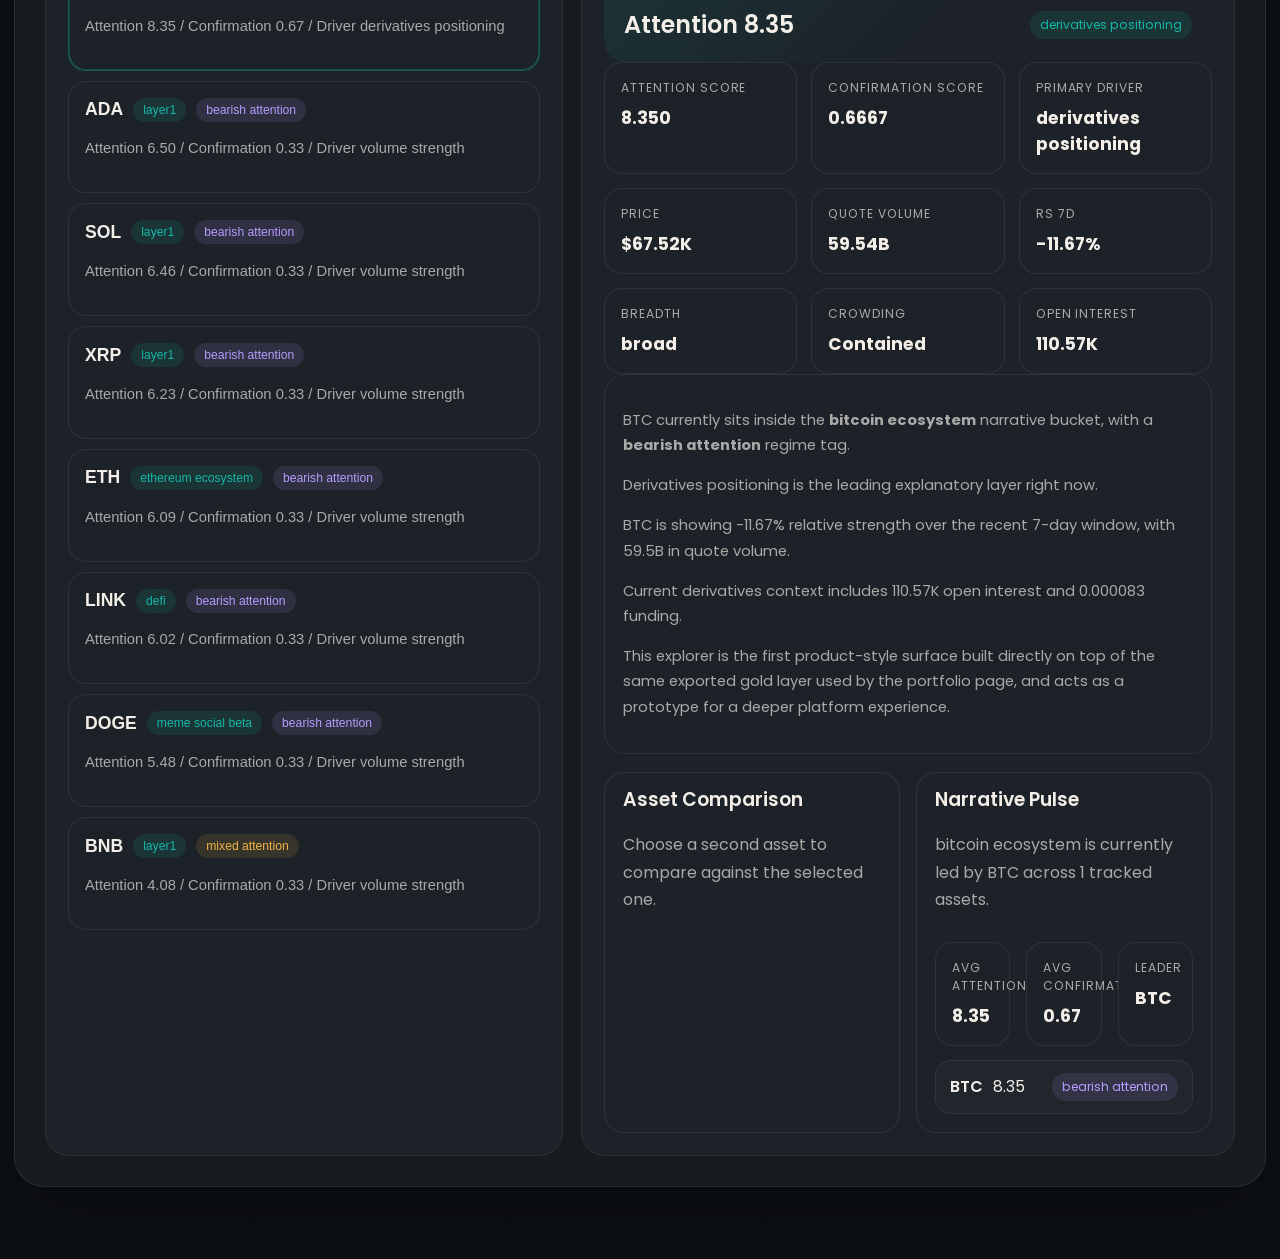
==== commit 04d4d332: "Add command center modules to interactive app" ====
--- a/site/app.html
+++ b/site/app.html
@@ -41,6 +41,32 @@
       <section class="app-context">
         <div id="app-signal-strip" class="app-signal-strip"></div>
         <div id="app-insight-grid" class="app-insight-grid"></div>
+      </section>
+
+      <section class="app-command-center">
+        <article class="app-panel">
+          <div class="card-header">
+            <h3>Attention Leaderboard</h3>
+            <p>Highest-priority assets from the current exported snapshot.</p>
+          </div>
+          <div id="app-leaderboard" class="app-panel-body"></div>
+        </article>
+
+        <article class="app-panel">
+          <div class="card-header">
+            <h3>Narrative Rotation Board</h3>
+            <p>Leading narratives and the assets currently carrying each cluster.</p>
+          </div>
+          <div id="app-rotation-board" class="app-panel-body"></div>
+        </article>
+
+        <article class="app-panel">
+          <div class="card-header">
+            <h3>Featured Alerts</h3>
+            <p>Quick-read observations generated from the current product snapshot.</p>
+          </div>
+          <div id="app-alerts" class="app-panel-body"></div>
+        </article>
       </section>
 
       <section class="explorer section app-explorer">
--- a/site/styles.css
+++ b/site/styles.css
@@ -276,7 +276,8 @@
 
 .app-context,
 .app-signal-strip,
-.app-insight-grid {
+.app-insight-grid,
+.app-command-center {
   display: grid;
   gap: 18px;
 }
@@ -285,6 +286,11 @@
   margin-bottom: 24px;
 }
 
+.app-command-center {
+  grid-template-columns: 1.05fr 1.05fr 0.9fr;
+  margin-bottom: 24px;
+}
+
 .app-signal-strip {
   grid-template-columns: repeat(4, minmax(0, 1fr));
 }
@@ -294,7 +300,8 @@
 }
 
 .app-chip,
-.app-insight-card {
+.app-insight-card,
+.app-panel {
   padding: 20px 22px;
   border-radius: 24px;
   background: var(--panel);
@@ -313,6 +320,34 @@
 .app-insight-card p {
   margin: 10px 0 0;
   color: var(--muted);
+}
+
+.app-panel-body,
+.app-mini-list {
+  display: grid;
+  gap: 10px;
+}
+
+.app-mini-item,
+.app-alert-item {
+  display: grid;
+  gap: 6px;
+  padding: 14px 16px;
+  border-radius: 18px;
+  background: rgba(255, 255, 255, 0.03);
+  border: 1px solid var(--line);
+}
+
+.app-mini-row {
+  display: flex;
+  justify-content: space-between;
+  gap: 12px;
+  align-items: center;
+}
+
+.app-mini-label {
+  color: var(--muted);
+  font-size: 0.86rem;
 }
 
 .app-subtitle {
@@ -1042,6 +1077,7 @@
     grid-template-columns: repeat(2, minmax(0, 1fr));
   }
 
+  .app-command-center,
   .app-insight-grid {
     grid-template-columns: 1fr;
   }
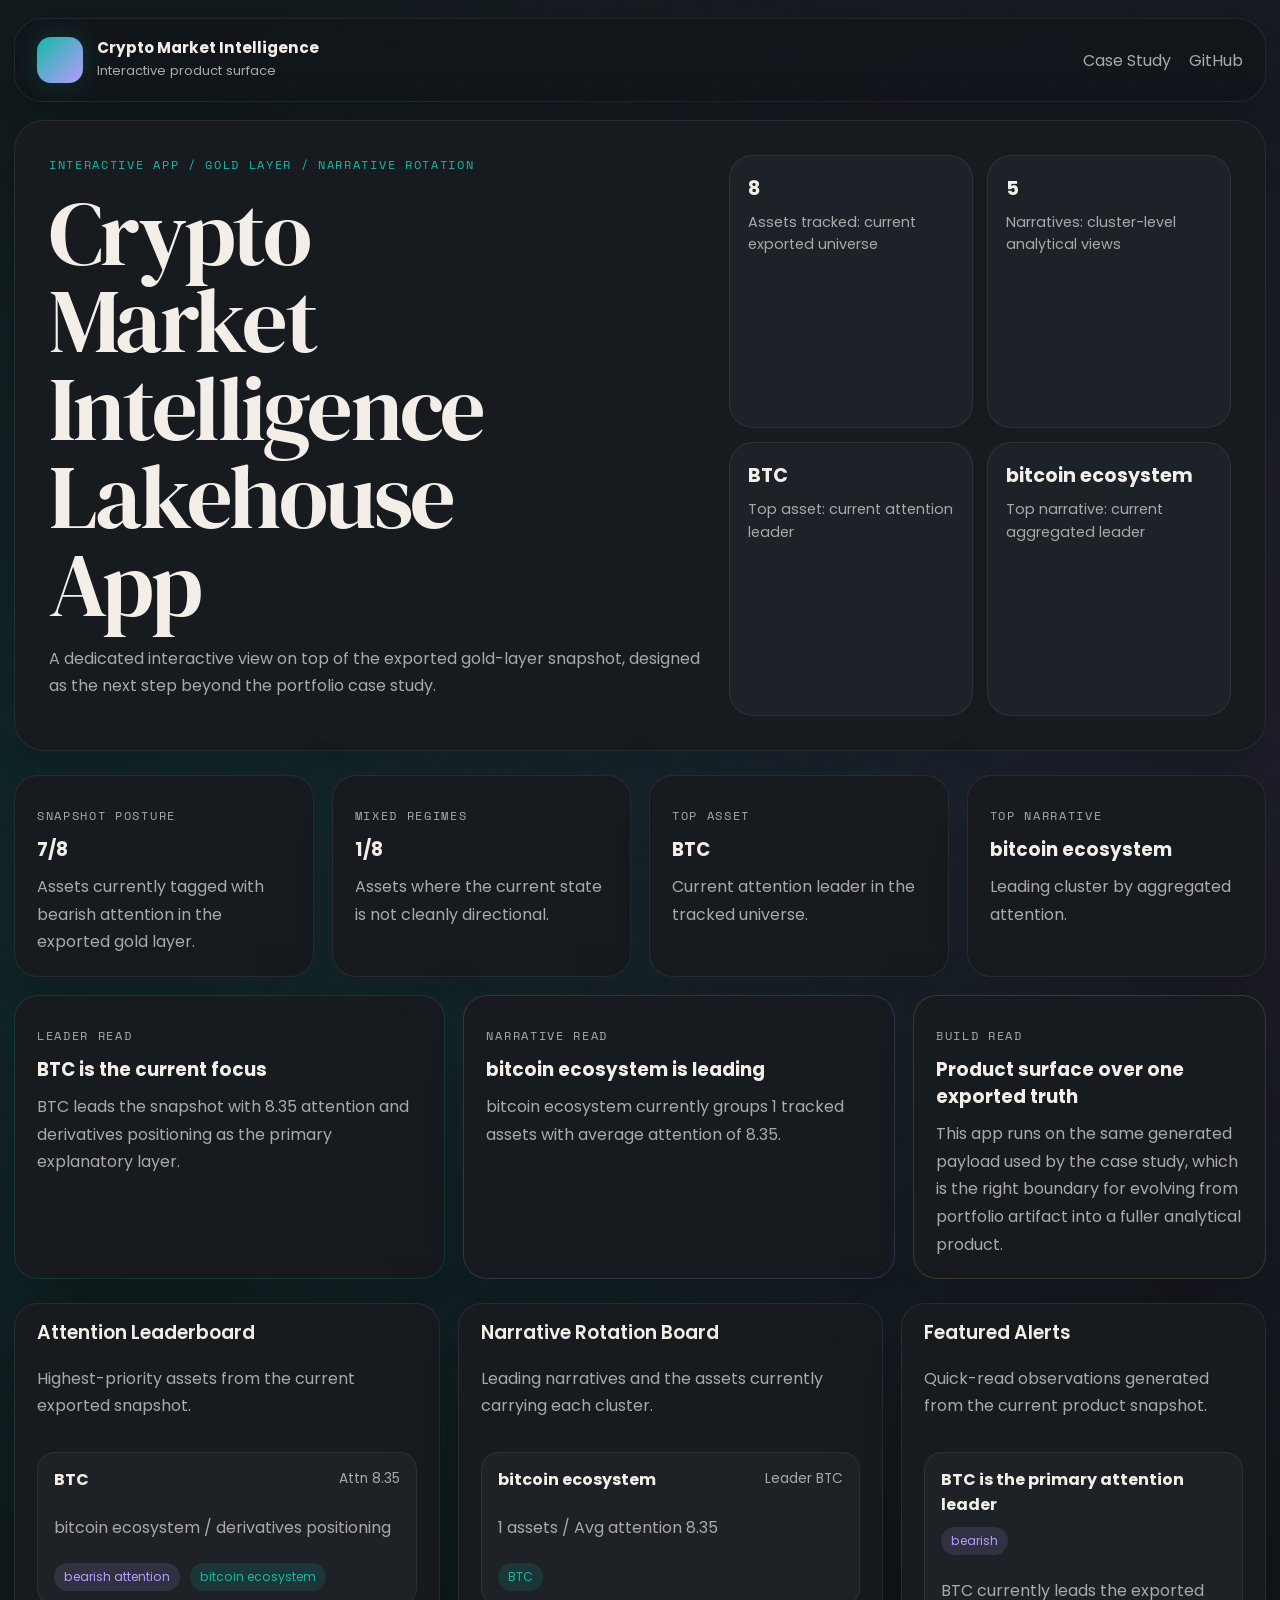
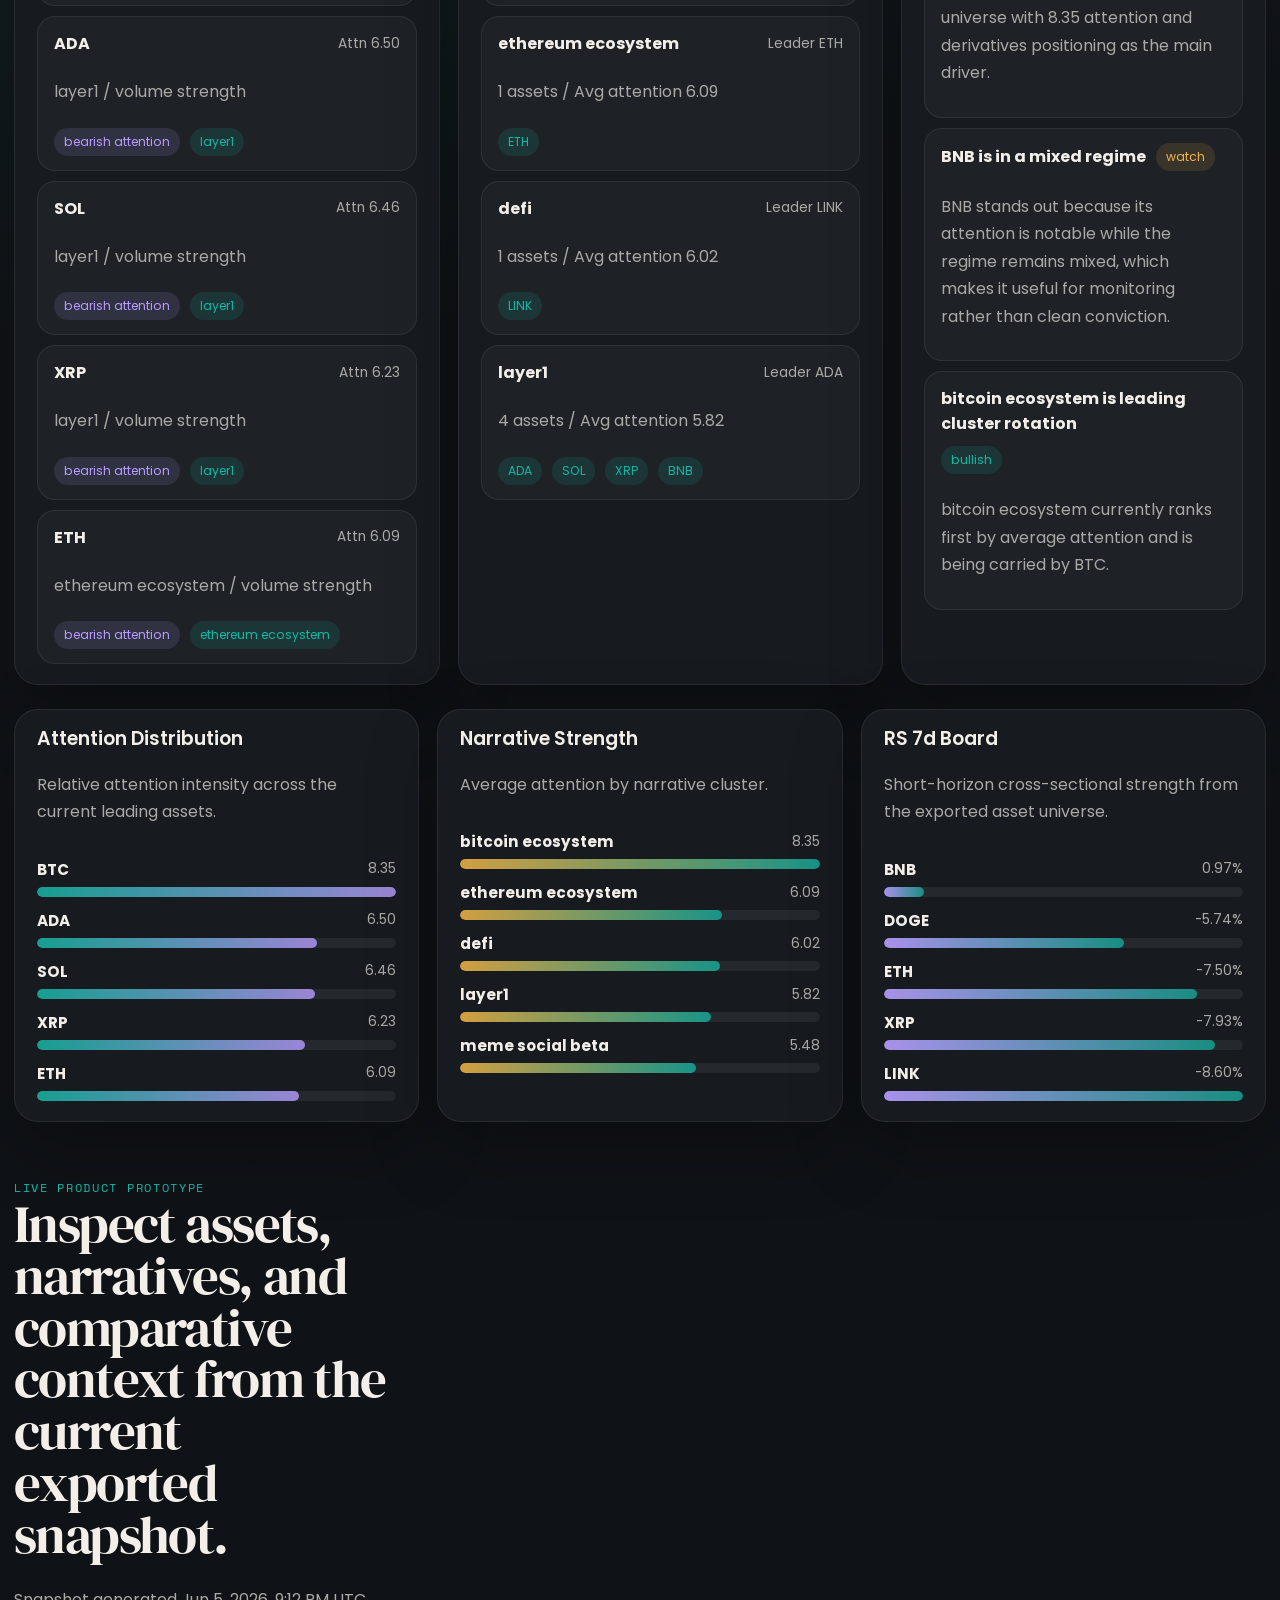
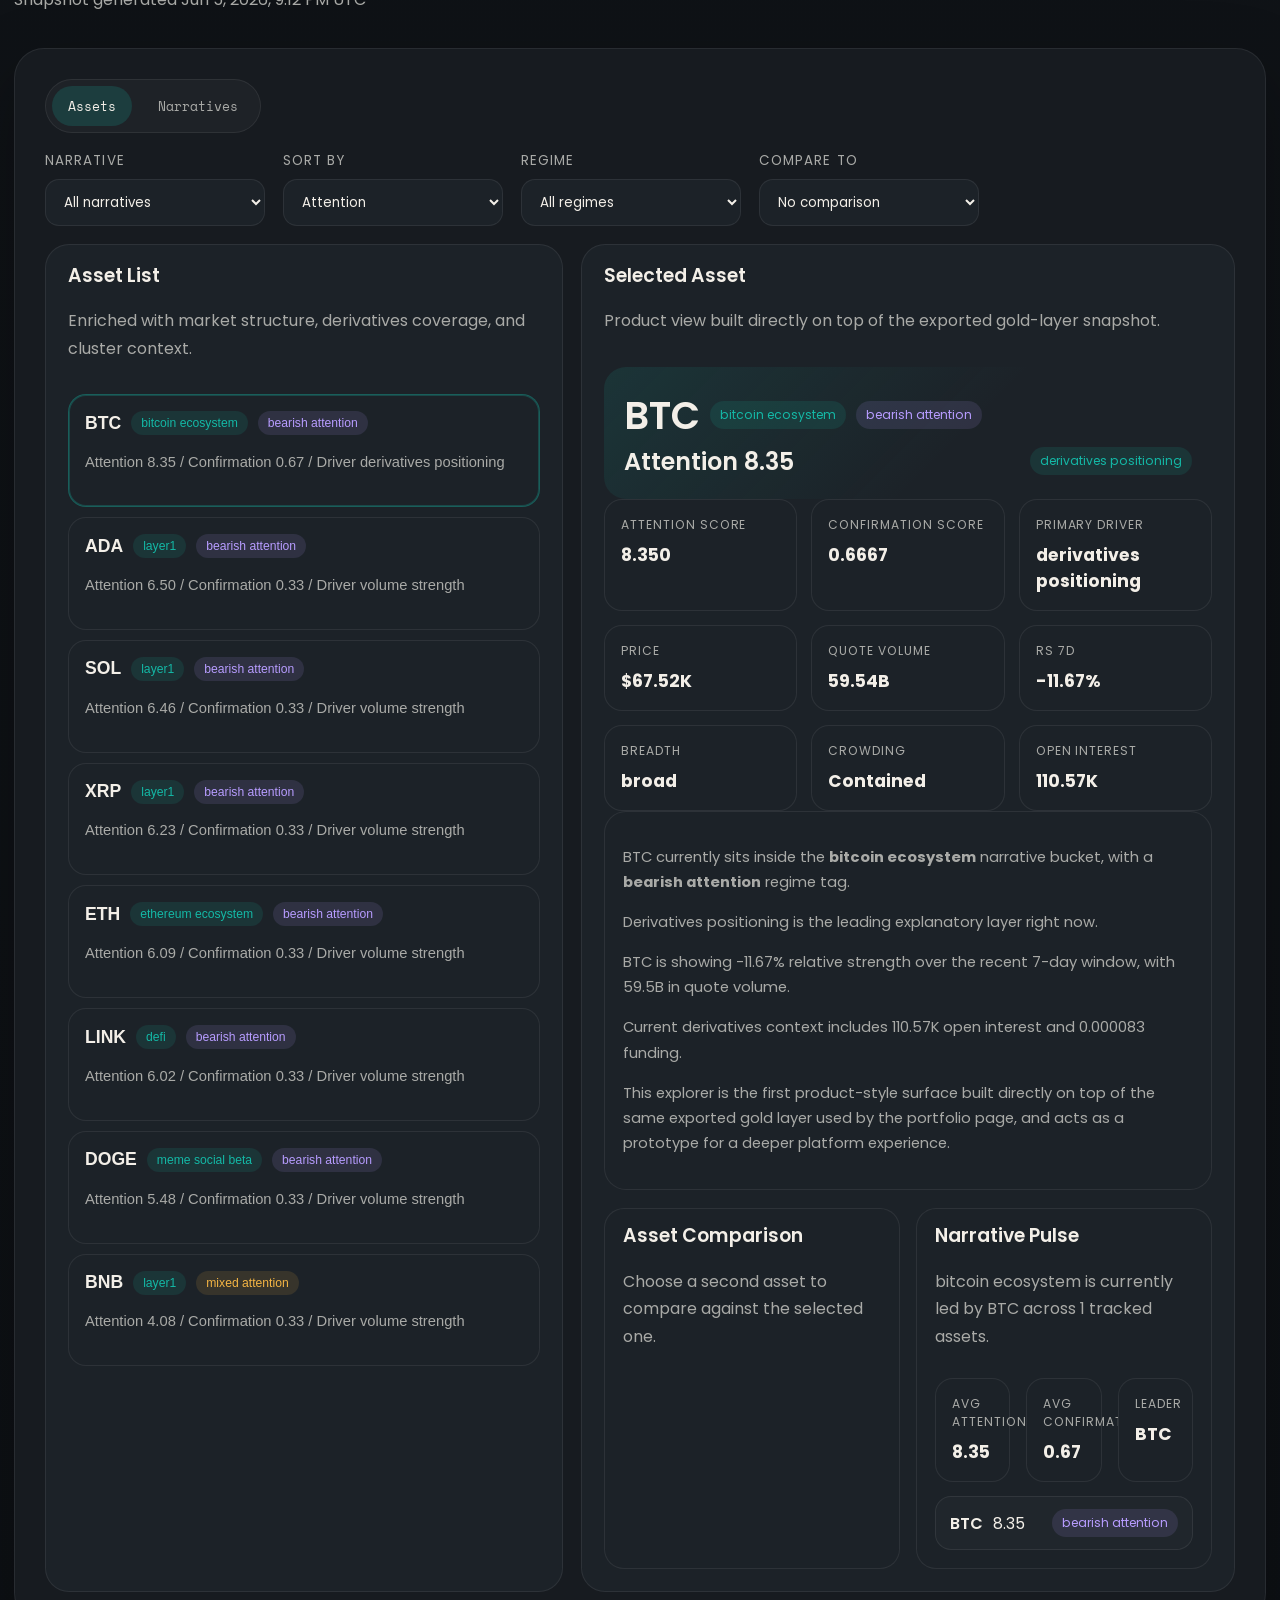
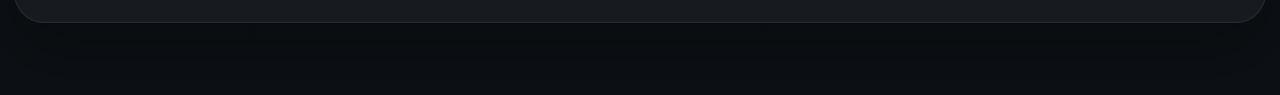
==== commit 819efe5a: "Add visual analytics layer to interactive app" ====
--- a/site/app.html
+++ b/site/app.html
@@ -66,6 +66,32 @@
             <p>Quick-read observations generated from the current product snapshot.</p>
           </div>
           <div id="app-alerts" class="app-panel-body"></div>
+        </article>
+      </section>
+
+      <section class="app-visual-grid">
+        <article class="app-panel">
+          <div class="card-header">
+            <h3>Attention Distribution</h3>
+            <p>Relative attention intensity across the current leading assets.</p>
+          </div>
+          <div id="app-attention-bars" class="app-panel-body"></div>
+        </article>
+
+        <article class="app-panel">
+          <div class="card-header">
+            <h3>Narrative Strength</h3>
+            <p>Average attention by narrative cluster.</p>
+          </div>
+          <div id="app-narrative-bars" class="app-panel-body"></div>
+        </article>
+
+        <article class="app-panel">
+          <div class="card-header">
+            <h3>RS 7d Board</h3>
+            <p>Short-horizon cross-sectional strength from the exported asset universe.</p>
+          </div>
+          <div id="app-rs-bars" class="app-panel-body"></div>
         </article>
       </section>
 
--- a/site/styles.css
+++ b/site/styles.css
@@ -277,7 +277,8 @@
 .app-context,
 .app-signal-strip,
 .app-insight-grid,
-.app-command-center {
+.app-command-center,
+.app-visual-grid {
   display: grid;
   gap: 18px;
 }
@@ -288,6 +289,11 @@
 
 .app-command-center {
   grid-template-columns: 1.05fr 1.05fr 0.9fr;
+  margin-bottom: 24px;
+}
+
+.app-visual-grid {
+  grid-template-columns: repeat(3, minmax(0, 1fr));
   margin-bottom: 24px;
 }
 
@@ -326,6 +332,49 @@
 .app-mini-list {
   display: grid;
   gap: 10px;
+}
+
+.bar-list {
+  display: grid;
+  gap: 12px;
+}
+
+.bar-row {
+  display: grid;
+  gap: 6px;
+}
+
+.bar-label-row {
+  display: flex;
+  justify-content: space-between;
+  align-items: center;
+  gap: 12px;
+}
+
+.bar-label-row strong {
+  font-size: 0.95rem;
+}
+
+.bar-track {
+  width: 100%;
+  height: 10px;
+  border-radius: 999px;
+  background: rgba(255, 255, 255, 0.06);
+  overflow: hidden;
+}
+
+.bar-fill {
+  height: 100%;
+  border-radius: inherit;
+  background: linear-gradient(90deg, rgba(20, 184, 166, 0.82), rgba(183, 156, 255, 0.8));
+}
+
+.bar-fill--amber {
+  background: linear-gradient(90deg, rgba(244, 181, 68, 0.84), rgba(20, 184, 166, 0.75));
+}
+
+.bar-fill--lavender {
+  background: linear-gradient(90deg, rgba(183, 156, 255, 0.9), rgba(20, 184, 166, 0.7));
 }
 
 .app-mini-item,
@@ -1078,6 +1127,7 @@
   }
 
   .app-command-center,
+  .app-visual-grid,
   .app-insight-grid {
     grid-template-columns: 1fr;
   }
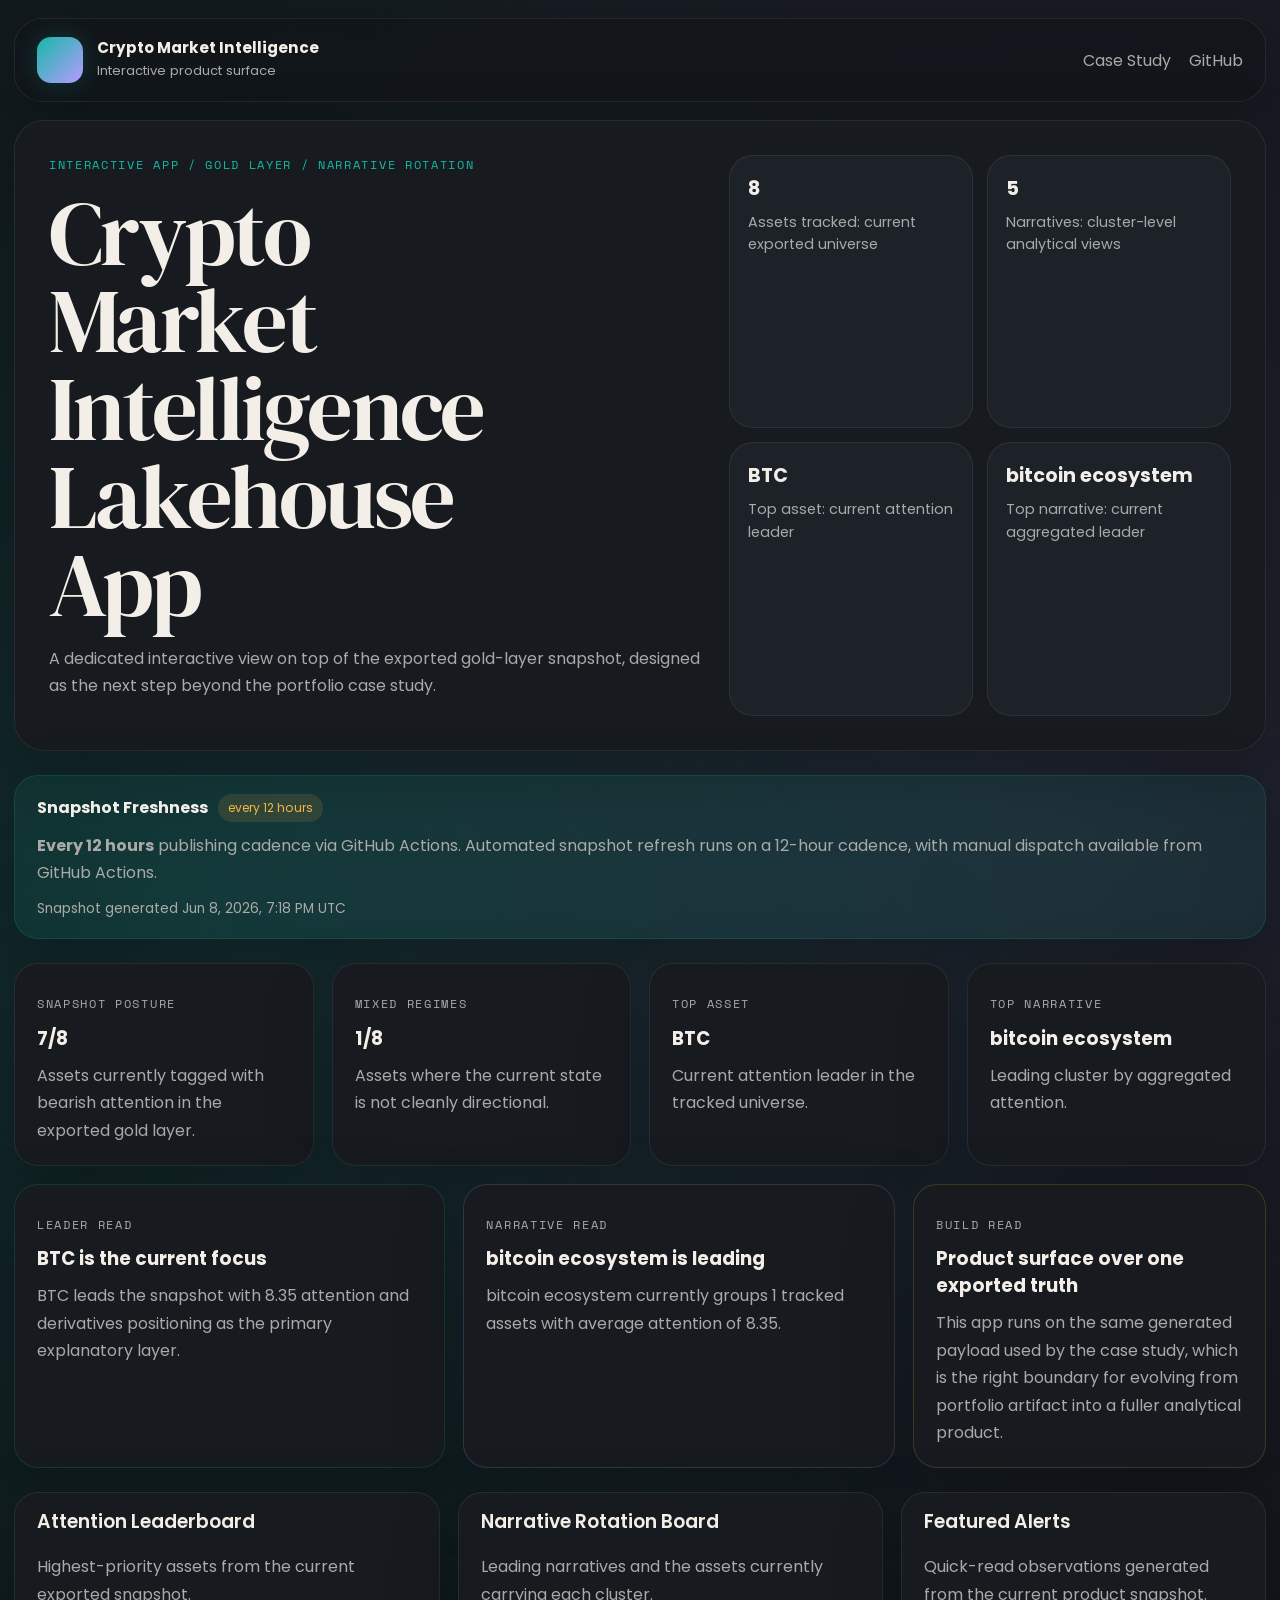
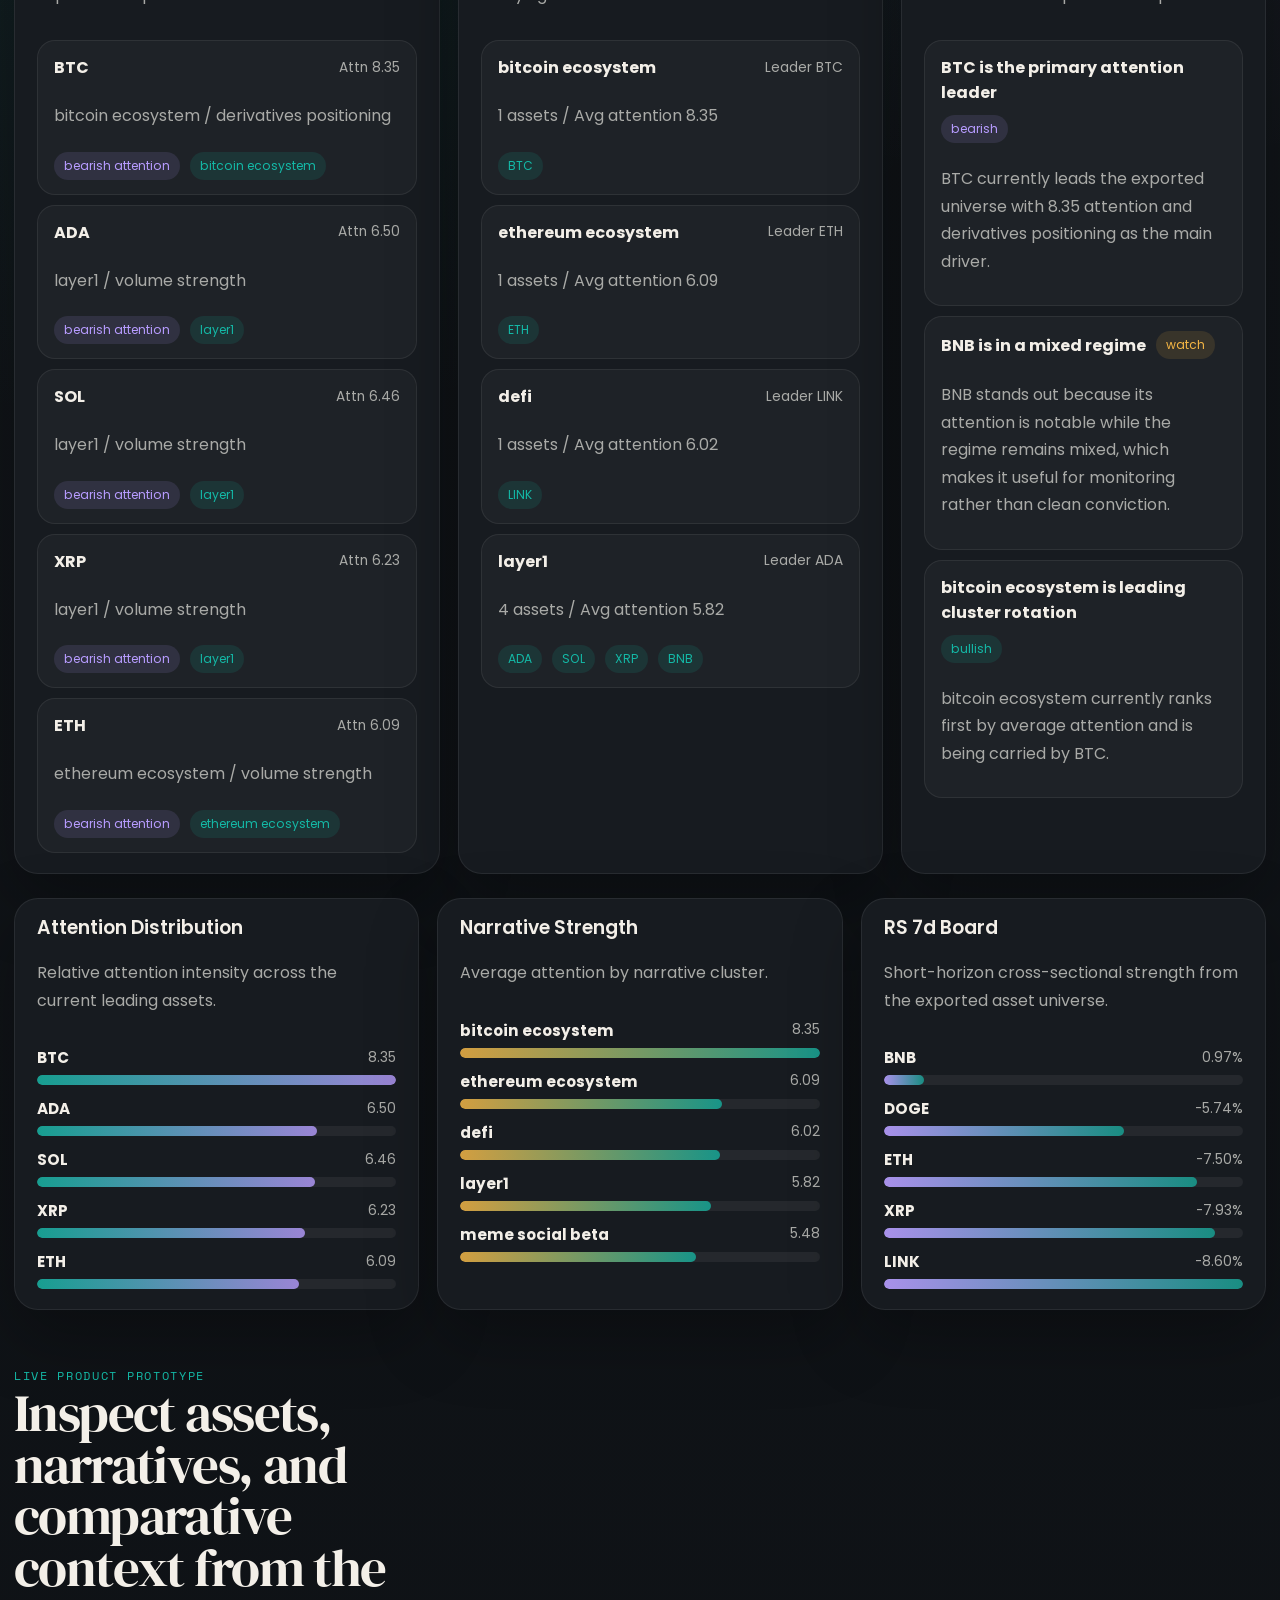
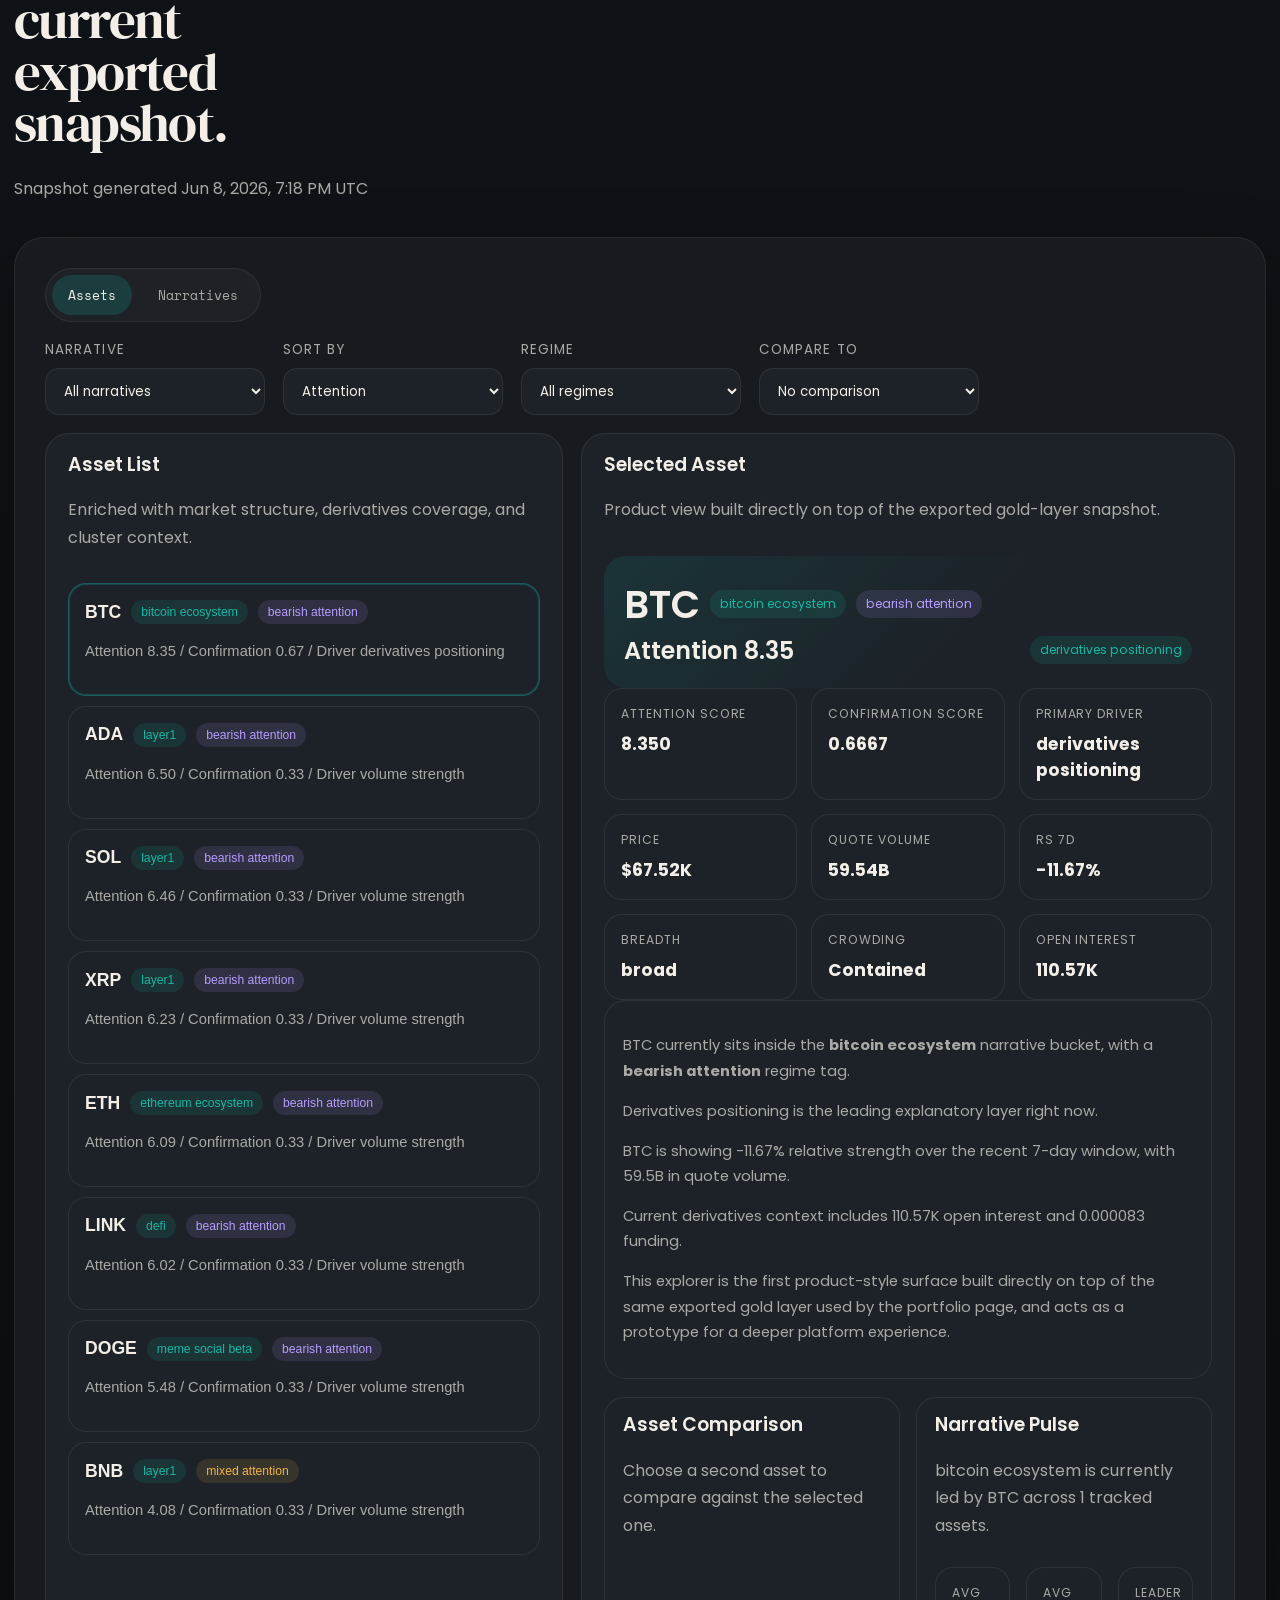
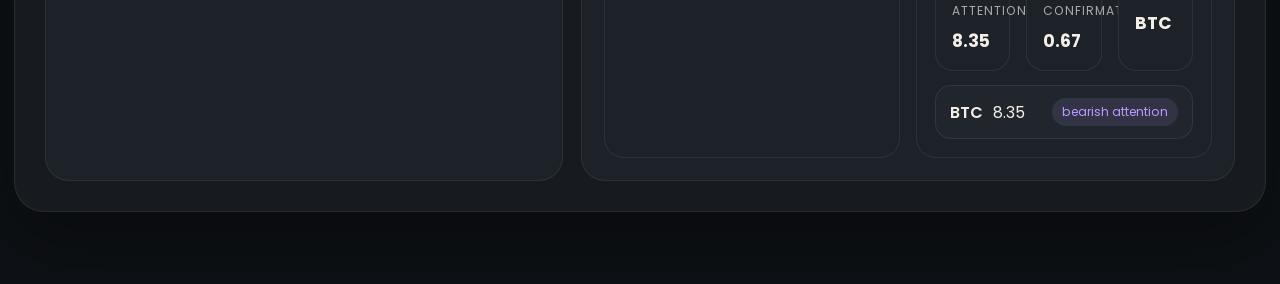
==== commit a031684a: "Expose snapshot refresh status in app" ====
--- a/site/app.html
+++ b/site/app.html
@@ -37,6 +37,8 @@
         </div>
         <div class="app-kpis" id="app-kpis"></div>
       </section>
+
+      <section id="app-refresh-note" class="app-refresh-note"></section>
 
       <section class="app-context">
         <div id="app-signal-strip" class="app-signal-strip"></div>
--- a/site/styles.css
+++ b/site/styles.css
@@ -285,6 +285,22 @@
 
 .app-context {
   margin-bottom: 24px;
+}
+
+.app-refresh-note {
+  display: grid;
+  gap: 10px;
+  margin-bottom: 24px;
+  padding: 18px 22px;
+  border-radius: 24px;
+  background: rgba(20, 184, 166, 0.08);
+  border: 1px solid rgba(20, 184, 166, 0.16);
+  box-shadow: var(--shadow);
+}
+
+.app-refresh-note p {
+  margin: 0;
+  color: var(--muted);
 }
 
 .app-command-center {
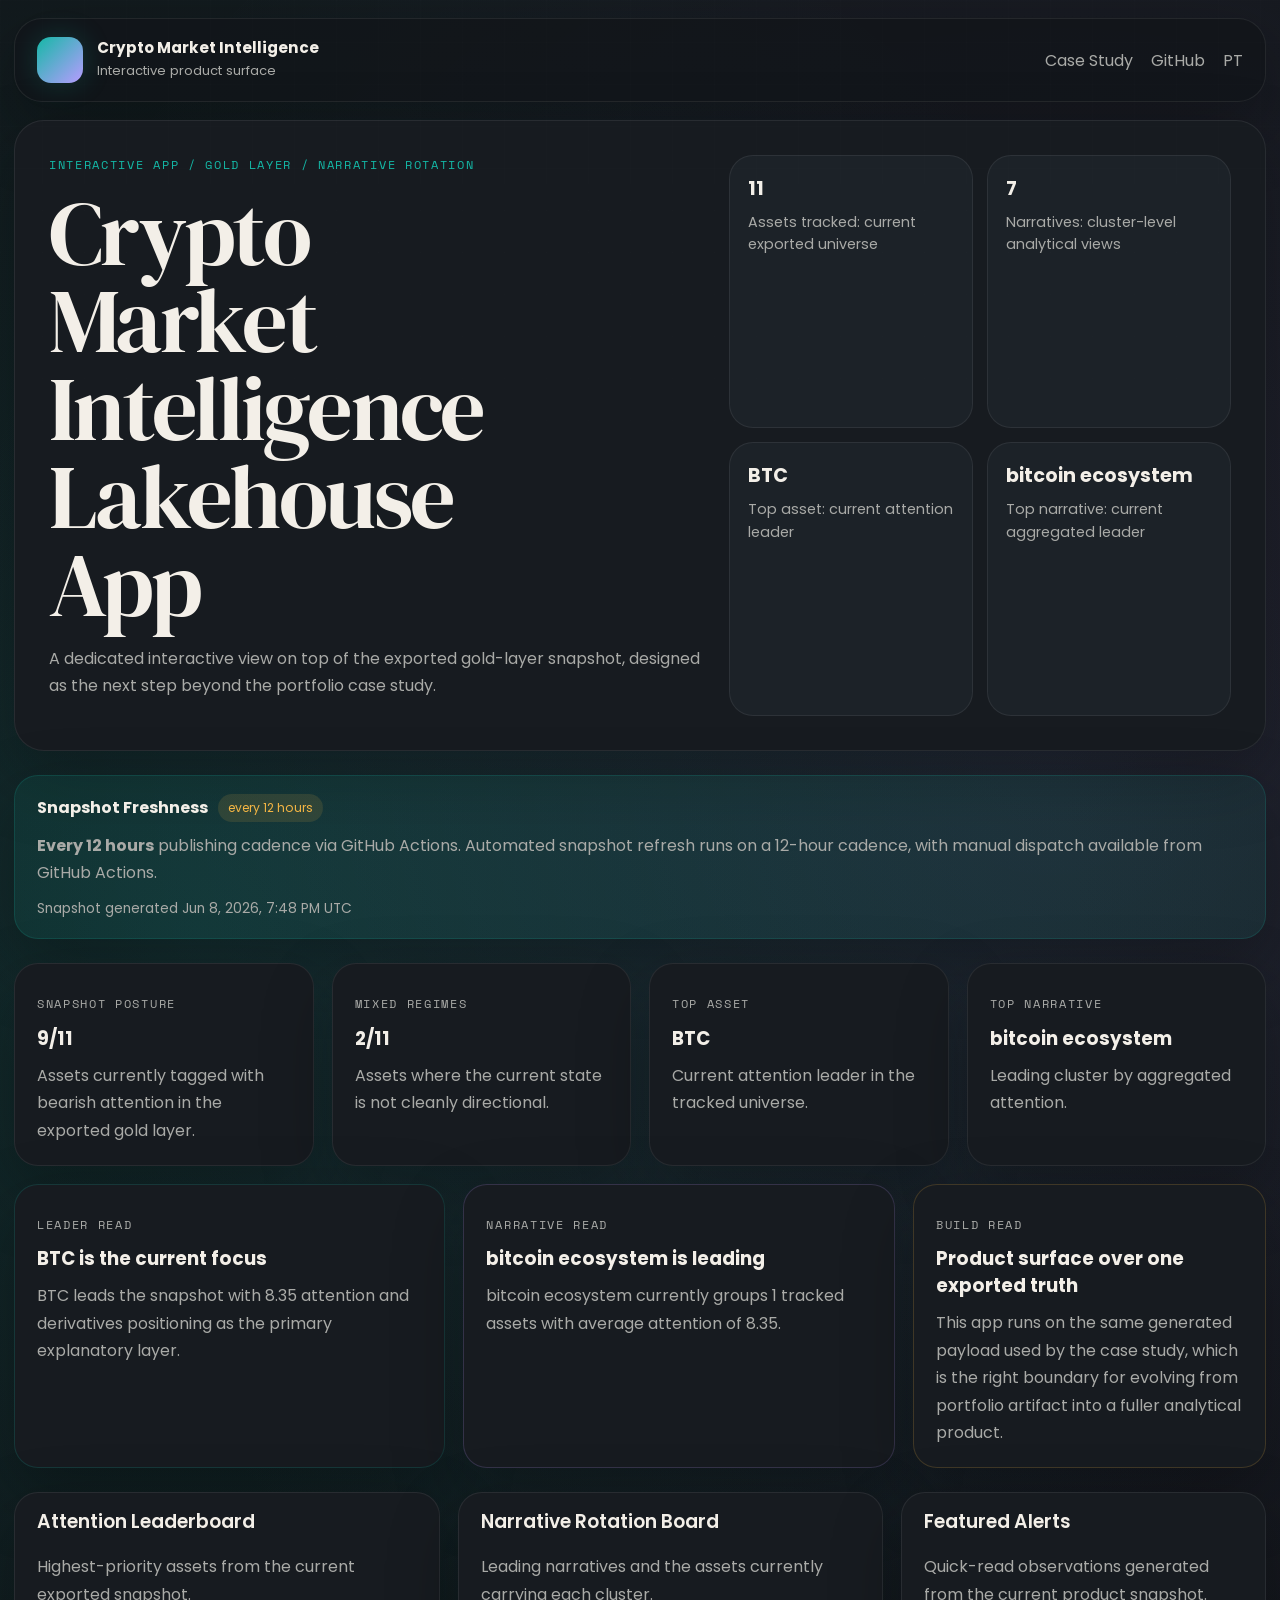
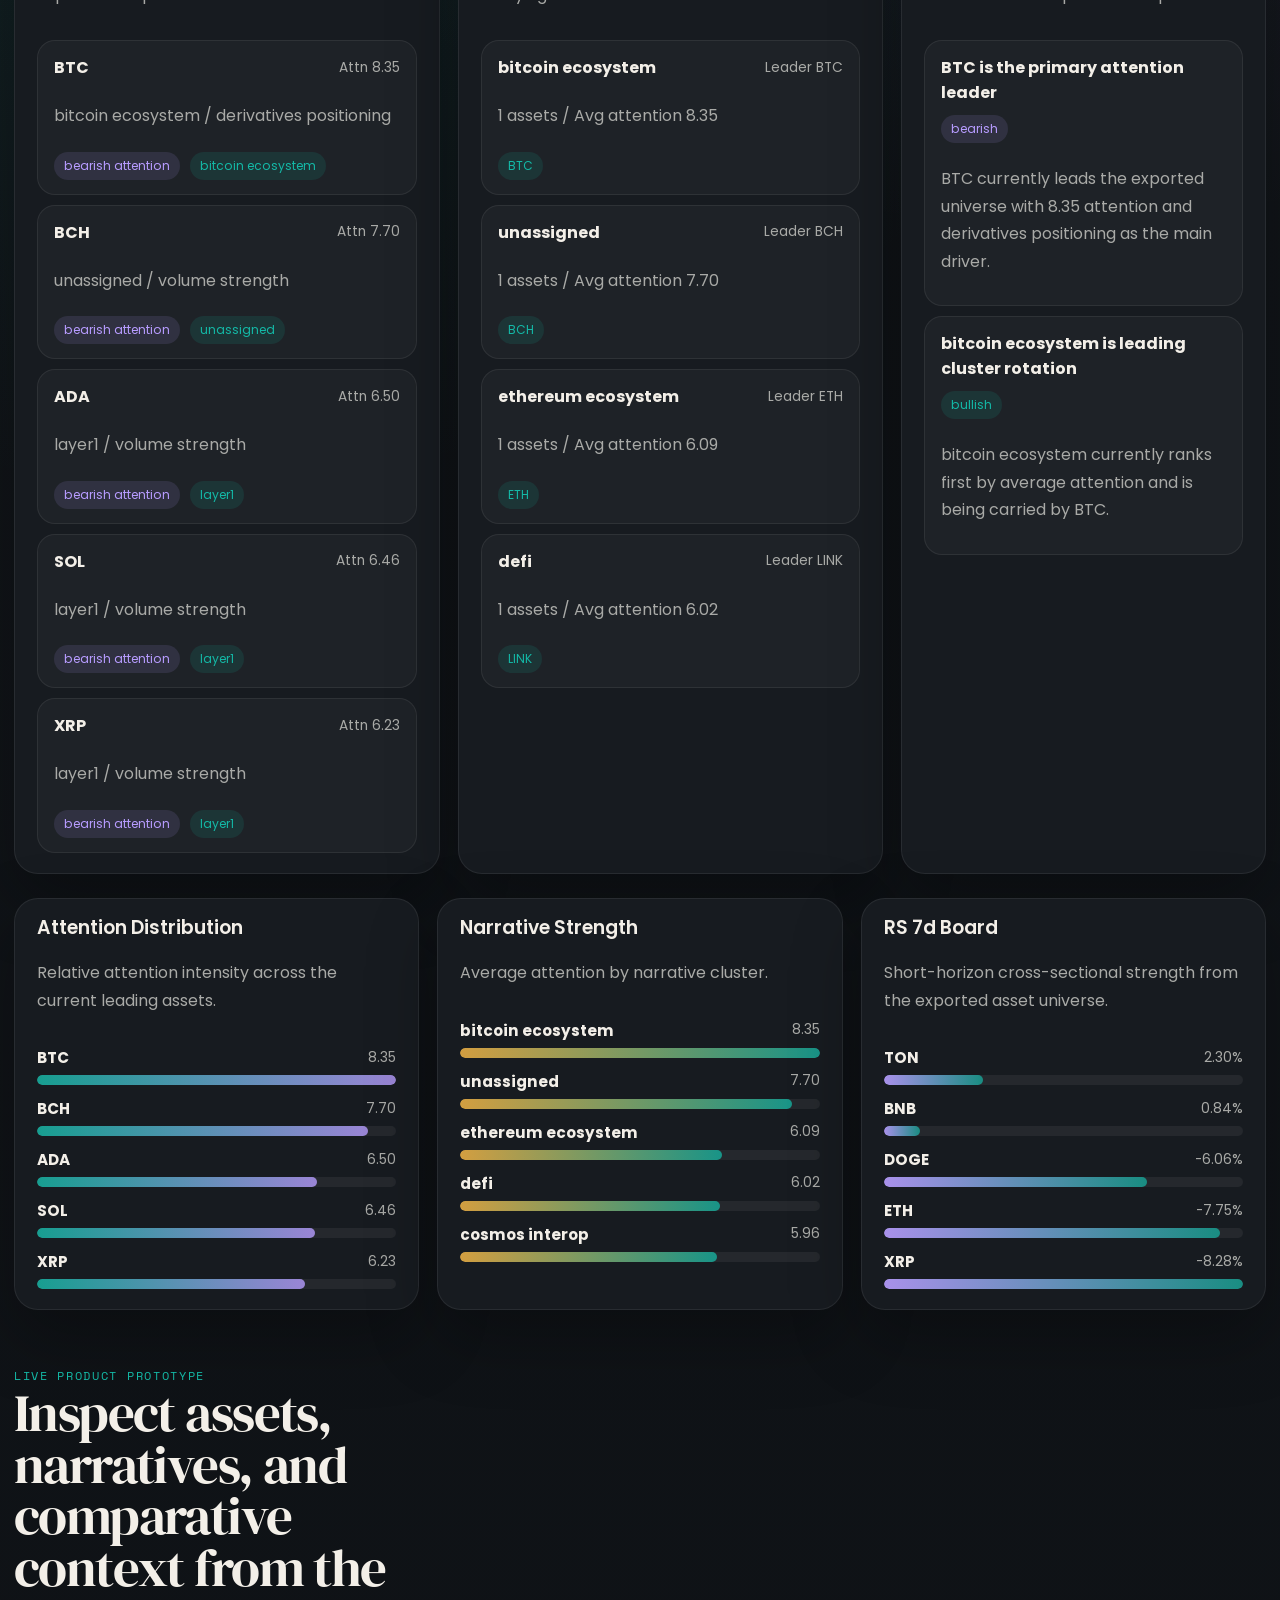
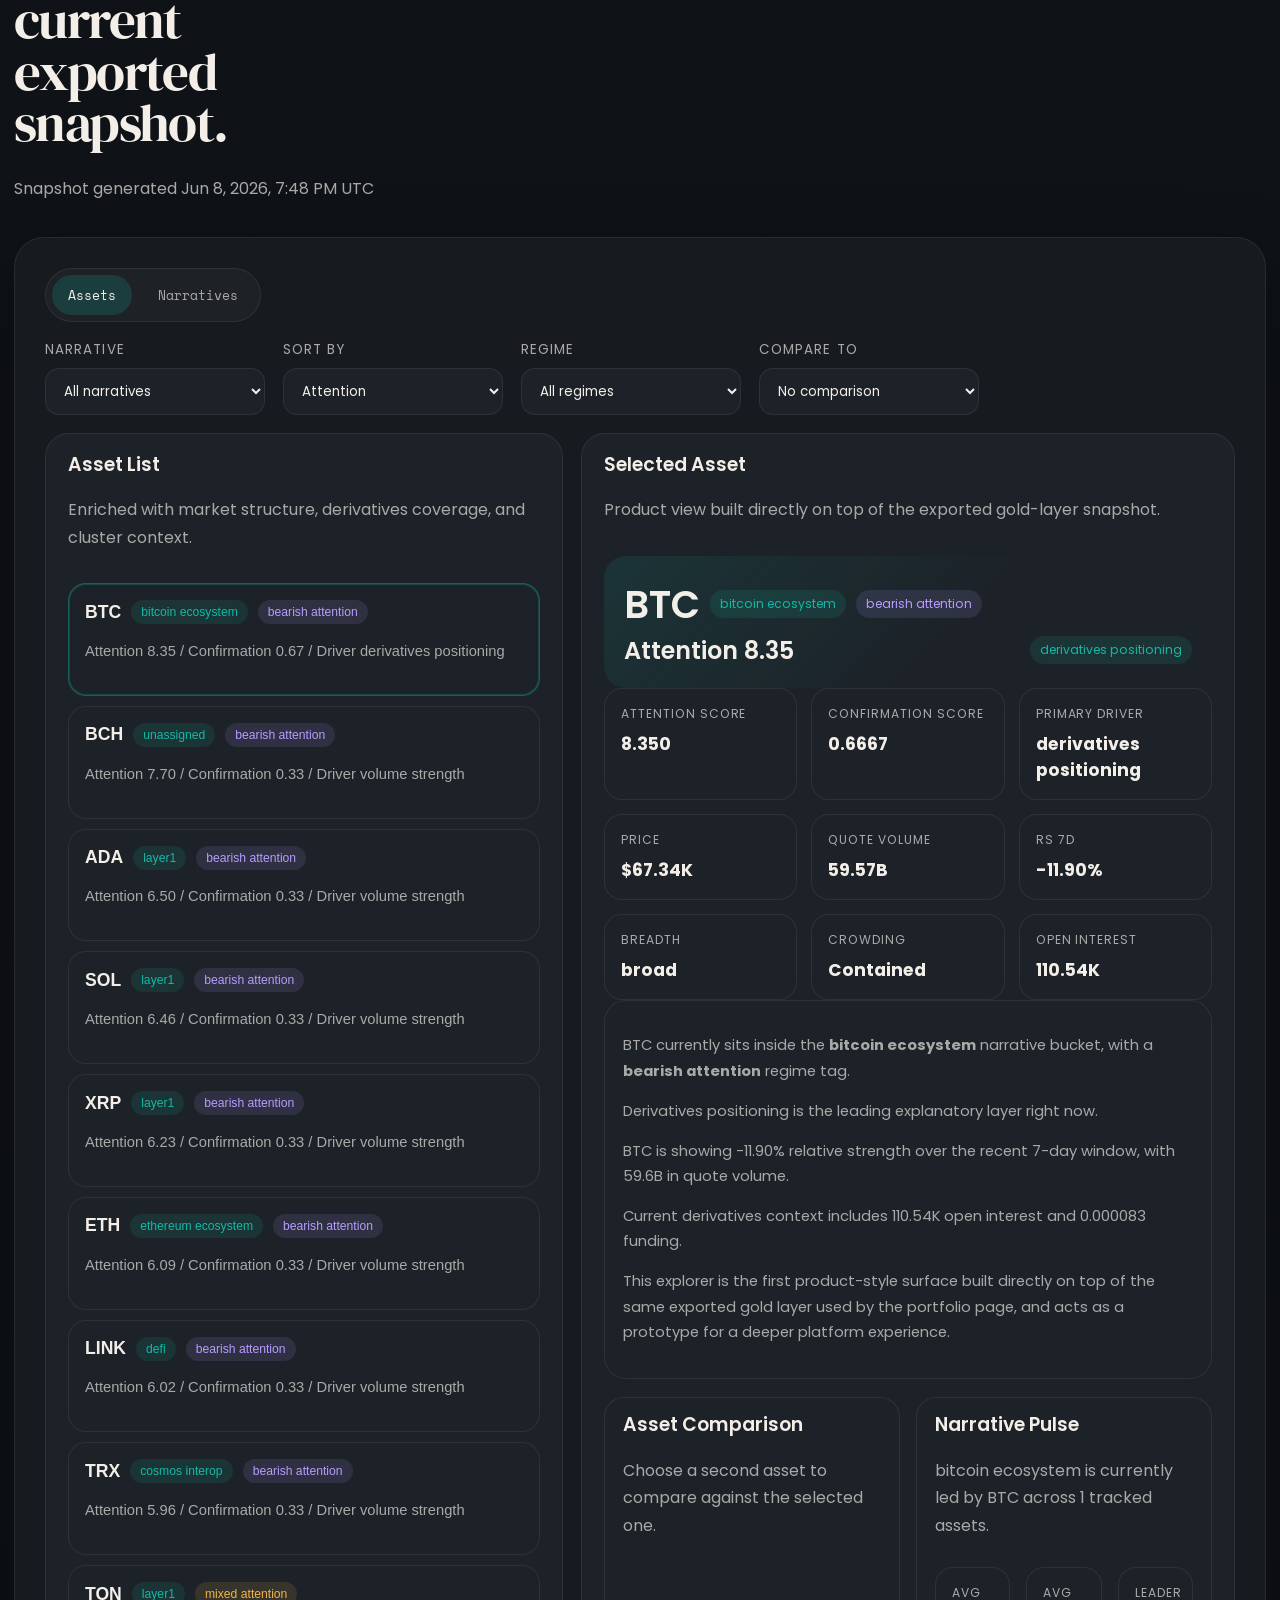
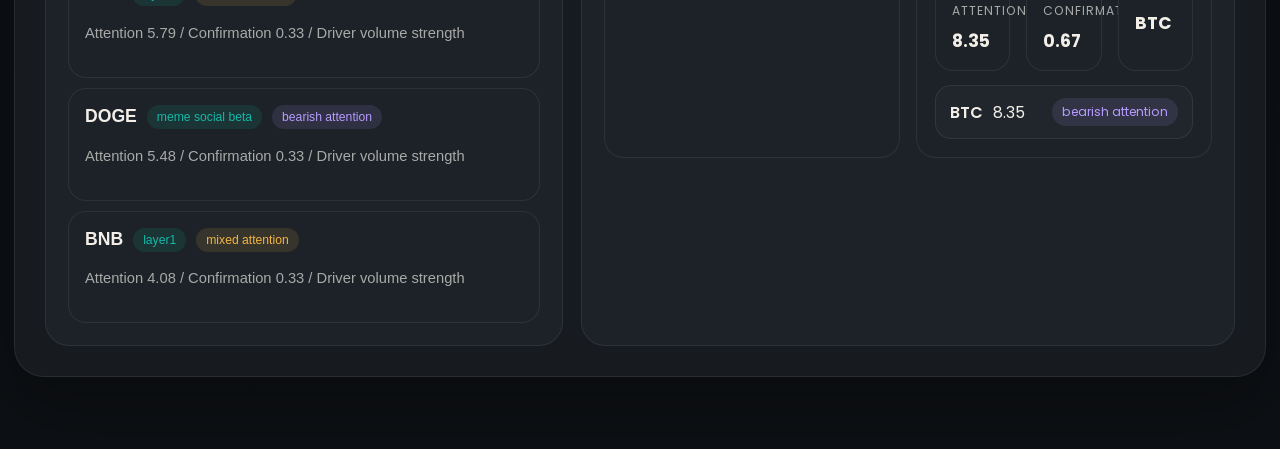
==== commit 5d8bc7cf: "Expand asset coverage and add pt-BR site layer" ====
--- a/site/app.html
+++ b/site/app.html
@@ -5,6 +5,7 @@
     <meta name="viewport" content="width=device-width, initial-scale=1">
     <title>Crypto Market Intelligence App</title>
     <meta
+      id="page-description"
       name="description"
       content="Interactive app surface for the Crypto Market Intelligence Lakehouse project."
     >
@@ -16,22 +17,23 @@
   <body>
     <main id="app-shell" class="app-shell">
       <header class="app-topbar">
-        <a class="brand" href="./index.html">
+        <a class="brand" id="app-brand-link" href="./index.html">
           <span class="brand-mark"></span>
           <div class="brand-copy">
             <strong>Crypto Market Intelligence</strong>
-            <span>Interactive product surface</span>
+            <span id="app-brand-subtitle">Interactive product surface</span>
           </div>
         </a>
         <div class="app-links">
-          <a href="./index.html">Case Study</a>
+          <a id="app-link-case-study" href="./index.html">Case Study</a>
           <a href="https://github.com/luandarodrigues/crypto-market-intelligence-lakehouse">GitHub</a>
+          <a id="app-link-language" href="./app.html?lang=pt-BR">PT</a>
         </div>
       </header>
 
       <section class="app-hero">
         <div class="app-hero-copy">
-          <p class="eyebrow">Interactive App / Gold Layer / Narrative Rotation</p>
+          <p class="eyebrow" id="app-hero-eyebrow">Interactive App / Gold Layer / Narrative Rotation</p>
           <h1 id="app-hero-title">Crypto Market Intelligence App</h1>
           <p id="app-hero-subtitle" class="app-subtitle"></p>
         </div>
@@ -48,24 +50,24 @@
       <section class="app-command-center">
         <article class="app-panel">
           <div class="card-header">
-            <h3>Attention Leaderboard</h3>
-            <p>Highest-priority assets from the current exported snapshot.</p>
+            <h3 id="app-leaderboard-title">Attention Leaderboard</h3>
+            <p id="app-leaderboard-description">Highest-priority assets from the current exported snapshot.</p>
           </div>
           <div id="app-leaderboard" class="app-panel-body"></div>
         </article>
 
         <article class="app-panel">
           <div class="card-header">
-            <h3>Narrative Rotation Board</h3>
-            <p>Leading narratives and the assets currently carrying each cluster.</p>
+            <h3 id="app-rotation-title">Narrative Rotation Board</h3>
+            <p id="app-rotation-description">Leading narratives and the assets currently carrying each cluster.</p>
           </div>
           <div id="app-rotation-board" class="app-panel-body"></div>
         </article>
 
         <article class="app-panel">
           <div class="card-header">
-            <h3>Featured Alerts</h3>
-            <p>Quick-read observations generated from the current product snapshot.</p>
+            <h3 id="app-alerts-title">Featured Alerts</h3>
+            <p id="app-alerts-description">Quick-read observations generated from the current product snapshot.</p>
           </div>
           <div id="app-alerts" class="app-panel-body"></div>
         </article>
@@ -74,24 +76,24 @@
       <section class="app-visual-grid">
         <article class="app-panel">
           <div class="card-header">
-            <h3>Attention Distribution</h3>
-            <p>Relative attention intensity across the current leading assets.</p>
+            <h3 id="app-attention-bars-title">Attention Distribution</h3>
+            <p id="app-attention-bars-description">Relative attention intensity across the current leading assets.</p>
           </div>
           <div id="app-attention-bars" class="app-panel-body"></div>
         </article>
 
         <article class="app-panel">
           <div class="card-header">
-            <h3>Narrative Strength</h3>
-            <p>Average attention by narrative cluster.</p>
+            <h3 id="app-narrative-bars-title">Narrative Strength</h3>
+            <p id="app-narrative-bars-description">Average attention by narrative cluster.</p>
           </div>
           <div id="app-narrative-bars" class="app-panel-body"></div>
         </article>
 
         <article class="app-panel">
           <div class="card-header">
-            <h3>RS 7d Board</h3>
-            <p>Short-horizon cross-sectional strength from the exported asset universe.</p>
+            <h3 id="app-rs-bars-title">RS 7d Board</h3>
+            <p id="app-rs-bars-description">Short-horizon cross-sectional strength from the exported asset universe.</p>
           </div>
           <div id="app-rs-bars" class="app-panel-body"></div>
         </article>
@@ -100,8 +102,8 @@
       <section class="explorer section app-explorer">
         <div class="section-heading explorer-heading">
           <div>
-            <p class="eyebrow">Live Product Prototype</p>
-            <h2>Inspect assets, narratives, and comparative context from the current exported snapshot.</h2>
+            <p class="eyebrow" id="app-explorer-eyebrow">Live Product Prototype</p>
+            <h2 id="app-explorer-title">Inspect assets, narratives, and comparative context from the current exported snapshot.</h2>
           </div>
           <p class="snapshot-summary" id="generated-at"></p>
         </div>
@@ -115,11 +117,11 @@
           <div id="asset-mode-panel">
             <div class="explorer-toolbar">
               <div class="field">
-                <label for="narrative-filter">Narrative</label>
+                <label id="label-narrative-filter" for="narrative-filter">Narrative</label>
                 <select id="narrative-filter"></select>
               </div>
               <div class="field">
-                <label for="sort-filter">Sort by</label>
+                <label id="label-sort-filter" for="sort-filter">Sort by</label>
                 <select id="sort-filter">
                   <option value="attention_score">Attention</option>
                   <option value="relative_strength_7d">RS 7d</option>
@@ -127,7 +129,7 @@
                 </select>
               </div>
               <div class="field">
-                <label for="regime-filter">Regime</label>
+                <label id="label-regime-filter" for="regime-filter">Regime</label>
                 <select id="regime-filter">
                   <option value="all">All regimes</option>
                   <option value="bullish_attention">Bullish attention</option>
@@ -136,7 +138,7 @@
                 </select>
               </div>
               <div class="field">
-                <label for="compare-asset-filter">Compare to</label>
+                <label id="label-compare-filter" for="compare-asset-filter">Compare to</label>
                 <select id="compare-asset-filter"></select>
               </div>
             </div>
@@ -144,16 +146,16 @@
             <div class="explorer-grid">
               <article class="explorer-list-card">
                 <div class="card-header">
-                  <h3>Asset List</h3>
-                  <p>Enriched with market structure, derivatives coverage, and cluster context.</p>
+                  <h3 id="asset-list-title">Asset List</h3>
+                  <p id="asset-list-description">Enriched with market structure, derivatives coverage, and cluster context.</p>
                 </div>
                 <div id="asset-list" class="asset-list"></div>
               </article>
 
               <article class="explorer-detail-card">
                 <div class="card-header">
-                  <h3>Selected Asset</h3>
-                  <p>Product view built directly on top of the exported gold-layer snapshot.</p>
+                  <h3 id="selected-asset-title">Selected Asset</h3>
+                  <p id="selected-asset-description">Product view built directly on top of the exported gold-layer snapshot.</p>
                 </div>
                 <div id="asset-detail" class="asset-detail"></div>
                 <div class="explorer-subgrid">
@@ -168,16 +170,16 @@
             <div class="explorer-grid">
               <article class="explorer-list-card">
                 <div class="card-header">
-                  <h3>Narrative List</h3>
-                  <p>Grouped rotation view across tracked narratives.</p>
+                  <h3 id="narrative-list-title">Narrative List</h3>
+                  <p id="narrative-list-description">Grouped rotation view across tracked narratives.</p>
                 </div>
                 <div id="narrative-list" class="asset-list"></div>
               </article>
 
               <article class="explorer-detail-card">
                 <div class="card-header">
-                  <h3>Selected Narrative</h3>
-                  <p>Cluster-level view for rotation, breadth, and leadership.</p>
+                  <h3 id="selected-narrative-title">Selected Narrative</h3>
+                  <p id="selected-narrative-description">Cluster-level view for rotation, breadth, and leadership.</p>
                 </div>
                 <div id="narrative-detail" class="asset-detail"></div>
               </article>
@@ -188,6 +190,7 @@
     </main>
 
     <script src="./site_data.js"></script>
+    <script src="./ui_copy.js"></script>
     <script src="./app.js"></script>
   </body>
 </html>
--- a/site/styles.css
+++ b/site/styles.css
@@ -1080,25 +1080,40 @@
   color: var(--models);
 }
 
-.next-steps {
-  display: grid;
-  gap: 14px;
-  padding: 0;
-  list-style: none;
-}
-
-.next-steps li {
-  padding: 20px 22px;
-  border-radius: 22px;
-}
-
-.next-steps li:hover,
+.roadmap-grid {
+  display: grid;
+  grid-template-columns: repeat(2, minmax(0, 1fr));
+  gap: 18px;
+}
+
+.roadmap-card {
+  padding: 22px;
+  border-radius: 24px;
+  border: 1px solid var(--line);
+  background: linear-gradient(180deg, rgba(7, 21, 28, 0.96), rgba(10, 28, 37, 0.88));
+  box-shadow: var(--shadow);
+  transition: border-color 180ms ease, transform 180ms ease;
+}
+
+.roadmap-card:hover,
 .asset-item:hover,
 .architecture-card:hover,
 .signal-card:hover,
 .about-card:hover,
 .featured-grid article:hover {
   border-color: rgba(20, 184, 166, 0.24);
+}
+
+.roadmap-card:hover {
+  transform: translateY(-2px);
+}
+
+.roadmap-phase {
+  font-family: var(--font-mono);
+  font-size: 0.72rem;
+  letter-spacing: 0.12em;
+  text-transform: uppercase;
+  color: var(--muted);
 }
 
 @media (max-width: 1200px) {
@@ -1138,7 +1153,8 @@
   .app-kpis,
   .app-signal-strip,
   .signal-grid,
-  .blueprint-grid {
+  .blueprint-grid,
+  .roadmap-grid {
     grid-template-columns: repeat(2, minmax(0, 1fr));
   }
 
@@ -1177,7 +1193,8 @@
   .app-kpis,
   .app-signal-strip,
   .signal-grid,
-  .blueprint-grid {
+  .blueprint-grid,
+  .roadmap-grid {
     grid-template-columns: 1fr;
   }
 
